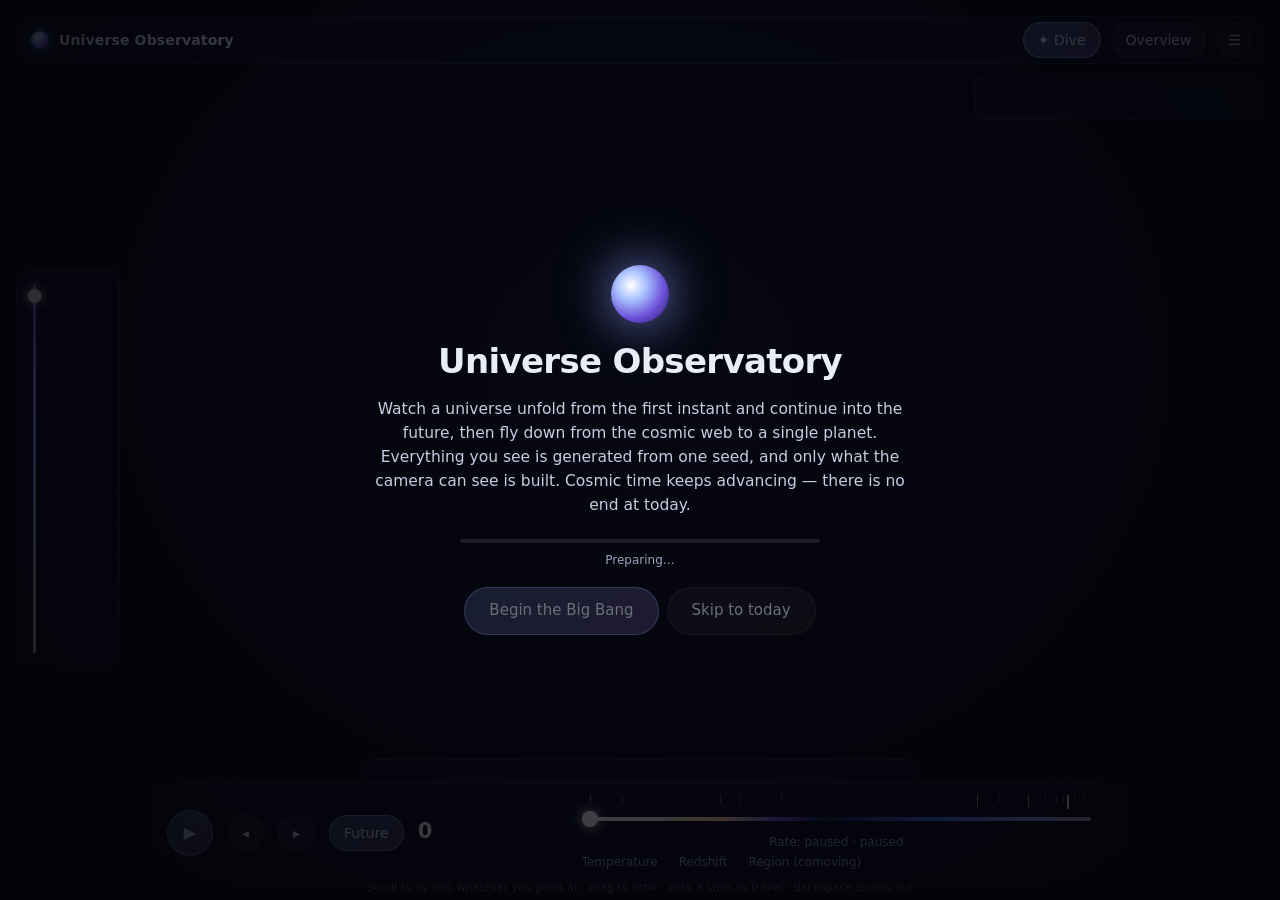
==== src/universe_engine/observatory/static/index.html @ c2830d4c "PASS 1-2: observatory playback & camera repair Replace the 96-second cinematic timeline with an auth" ====
<!doctype html>
<html lang="en">
<head>
<meta charset="utf-8">
<meta name="viewport" content="width=device-width,initial-scale=1,viewport-fit=cover">
<meta name="color-scheme" content="dark">
<title>Universe Observatory</title>
<link rel="stylesheet" href="css/app.css">
</head>
<body>
<canvas id="gl" aria-label="Universe view"></canvas>

<div id="labels" aria-hidden="true"></div>
<div id="tip" class="tip" hidden><b id="tip-name"></b><span id="tip-sub"></span></div>

<header id="top" class="glass">
  <div class="brand"><span class="logo" aria-hidden="true"></span><span>Universe Observatory</span></div>
  <nav id="crumbs" aria-label="Where you are"></nav>
  <div class="spacer"></div>
  <button id="btn-dive" class="pill accent" title="Fly from the cosmic web to a planet (D)">&#10022; Dive</button>
  <button id="btn-home" class="pill" title="Back to the whole universe (H)">Overview</button>
  <button id="btn-menu" class="pill icon" title="Settings" aria-label="Settings">&#9776;</button>
</header>

<aside id="menu" class="glass" hidden>
  <h4>Universe</h4>
  <label>Seed <span class="hint">every seed is a different universe</span></label>
  <div class="row"><input id="seed" type="number" min="0" step="1" value="1"><button id="btn-new" class="pill">Generate</button><button id="btn-rand" class="pill icon" title="Random seed">&#9858;</button></div>
  <label>Quality</label>
  <div class="seg" id="quality"><button data-q="low">Light</button><button data-q="medium" class="on">Balanced</button><button data-q="high">High</button><button data-q="ultra">Ultra</button></div>
  <h4>Display</h4>
  <label class="chk"><input type="checkbox" id="opt-labels" checked> Object labels</label>
  <label class="chk"><input type="checkbox" id="opt-orbits" checked> Orbit paths</label>
  <label class="chk"><input type="checkbox" id="opt-motion" checked> Local motion (orbits, spin, arms)</label>
  <h4>About this model</h4>
  <p class="fine">Cosmic expansion and linear growth use the engine's flat &Lambda;CDM background. The web is a truncated Zel'dovich approximation, not an N-body run. Galaxies, stars and planets are procedurally generated from the seed. Early-universe visuals are schematic, with contrast exaggerated — they do not represent solved Planck-era physics. The timeline extends into the future beyond today.</p>
  <p class="fine">Scientific fidelity: SIMULATED (FLRW background), DERIVED (Zel'dovich structure, Keplerian orbits), ILLUSTRATIVE (galaxies, stars, planets, black holes). <a href="/research-lab" style="color:var(--accent, #58a6ff)">Open Research Laboratory &rarr;</a> — run evolution experiments, track populations, lineage and extinction.</p>
  <h4>Model horizon</h4>
  <p class="fine" id="horizon-info" style="font-size:0.75em;opacity:0.8">Validated scale-factor horizon: a=<span id="horizon-val">80</span> (t ≈ <span id="horizon-t">100</span> Gyr)</p>
  <div class="row"><input id="horizon-a" type="number" value="400" step="1" style="width:6em"><button id="btn-extend-horizon" class="pill">Extend horizon</button><button id="btn-reset-horizon" class="pill icon" title="Reset to default horizon">&#8634;</button></div>
  <p class="fine" style="font-size:0.7em;opacity:0.6">Extending the horizon continues the validated FLRW background to a later finite horizon. It does not promise infinite runtime.</p>
  <h4>View mode</h4>
  <div class="seg" id="view-mode"><button data-m="illustrative" class="on">Illustrative (procedural)</button><button data-m="scientific">Scientific Simulation (PM3D)</button></div>
  <h4>Scientific Simulation</h4>
  <div class="row"><input id="pm3d-seed" type="number" value="42"><button id="btn-pm3d-create" class="pill">Create PM3D sim</button><button id="btn-pm3d-step" class="pill">Advance a→2.0</button></div>
  <div class="row"><button id="btn-pm3d-play" class="pill">Play</button><button id="btn-pm3d-pause" class="pill">Pause</button><button id="btn-pm3d-checkpoint" class="pill">Checkpoint</button><button id="btn-pm3d-restore" class="pill">Restore</button></div>
  <div class="row"><label>Speed <input id="pm3d-speed" type="number" value="1" step="0.1" min="0.1" style="width:4em"></label><label>Amax <input id="pm3d-amax" type="number" value="10" step="1" style="width:4em"></label></div>
  <p class="fine" id="pm3d-status" style="font-size:0.75em;opacity:0.7">No simulation loaded.</p>
  <p class="fine" id="pm3d-stats" style="font-size:0.7em;opacity:0.9">a=– z=– t=– ρ_rms=–</p>
</aside>

<aside id="info" class="glass">
  <div class="kicker" id="info-kind"></div>
  <h2 id="info-name"></h2>
  <dl id="info-rows"></dl>
  <p id="info-text" class="fine"></p>
</aside>

<div id="ruler" class="glass" aria-label="Scale"><div class="track"><div class="fill"></div><div id="ruler-mark"><span id="ruler-val"></span></div></div><ul id="ruler-ticks"></ul></div>

<footer id="dock" class="glass">
  <button id="btn-play" class="play" title="Play / pause (Space)" aria-label="Play">&#9654;</button>
    <button id="btn-step-back" class="pill" title="Step backward (,)" aria-label="Step backward">&#9666;</button>
    <button id="btn-step-fwd" class="pill" title="Step forward (.)" aria-label="Step forward">&#9656;</button>
    <button id="btn-future" class="pill accent" title="Jump to far future (J)">Future</button>
  <div class="clock">
    <div id="t-main">0</div>
    <div class="sub"><span id="t-epoch"></span></div>
  </div>
  <div class="tl">
    <div class="ticks" id="tl-ticks"></div>
    <input id="tl" type="range" min="0" max="1000" value="0" step="1" aria-label="Cosmic time">
    <div id="tl-rate" class="fine" style="text-align:center;margin-top:4px">Rate: paused · paused</div>
    <div class="stats"><span>Temperature <b id="t-temp"></b></span><span>Redshift <b id="t-z"></b></span><span>Region (comoving) <b id="t-size"></b></span></div>
  </div>
  <div id="horizon-notice" class="fine notice" hidden>Reached current model horizon — extend to continue</div>
  <div class="seg small" id="speed"></div>
</footer>
<div id="epoch-card" class="glass"><b id="ep-name"></b><p id="ep-text"></p></div>
<div id="hint">Scroll to fly into whatever you point at &middot; drag to orbit &middot; click a label to travel &middot; Backspace zooms out</div>

<div id="intro">
  <div class="intro-card">
    <div class="logo big" aria-hidden="true"></div>
    <h1>Universe Observatory</h1>
    <p class="lead">Watch a universe unfold from the first instant and continue into the future, then fly down from the cosmic web to a single planet. Everything you see is generated from one seed, and only what the camera can see is built. Cosmic time keeps advancing — there is no end at today.</p>
    <div class="progress"><div id="prog-bar"></div></div>
    <div id="prog-label" class="fine">Preparing&hellip;</div>
    <div class="row center">
      <button id="btn-begin" class="pill accent big" disabled>Begin the Big Bang</button>
      <button id="btn-skip" class="pill big" disabled>Skip to today</button>
    </div>
    <p id="intro-err" class="err" hidden></p>
  </div>
</div>

<script src="js/util.js"></script>
<script src="js/cosmo.js"></script>
<script src="js/camera.js"></script>
<script src="js/webgen.js"></script>
<script src="js/gl.js"></script>
<script src="js/shaders.js"></script>
<script src="js/shaders_gal.js"></script>
<script src="js/shaders_body.js"></script>
<script src="js/layers.js"></script>
<script src="js/layers2.js"></script>
<script src="js/catalog.js"></script>
<script src="js/app.js"></script>
<script src="js/ui.js"></script>
<script src="js/main.js"></script>
</body>
</html>
---- src/universe_engine/observatory/static/css/app.css ----
:root{
  --bg:#03040a; --ink:#e9edf7; --mut:#9aa4bd; --faint:#6a7390; --line:rgba(255,255,255,.09);
  --glass:rgba(11,13,22,.58); --glass2:rgba(20,24,38,.72);
  --acc:#8fb0ff; --acc2:#b99bff; --warm:#ffbf80; --err:#ff8a8a;
  --r:14px; --pad:16px;
  --font: Inter, ui-sans-serif, system-ui, -apple-system, "Segoe UI", Roboto, "Helvetica Neue", Arial, sans-serif;
  --mono: ui-monospace, "SF Mono", Menlo, Consolas, monospace;
}
*{box-sizing:border-box}
html,body{margin:0;height:100%;background:var(--bg);color:var(--ink);font:14px/1.45 var(--font);overflow:hidden;-webkit-font-smoothing:antialiased}
canvas#gl{position:fixed;inset:0;width:100%;height:100%;display:block;touch-action:none;cursor:grab;background:#000}
canvas#gl.dragging{cursor:grabbing}
canvas#gl.pointing{cursor:pointer}
button,input,select{font:inherit;color:inherit}
[hidden]{display:none!important}

.glass{background:var(--glass);backdrop-filter:blur(16px) saturate(1.3);-webkit-backdrop-filter:blur(16px) saturate(1.3);border:1px solid var(--line);border-radius:var(--r);box-shadow:0 10px 40px rgba(0,0,0,.35)}
.fine{color:var(--mut);font-size:12px;line-height:1.5;margin:8px 0 0}
.err{color:var(--err)}
.spacer{flex:1}

/* ---- top bar ---- */
#top{position:fixed;left:var(--pad);right:var(--pad);top:var(--pad);display:flex;align-items:center;gap:10px;padding:8px 10px 8px 14px;height:48px;z-index:5}
.brand{display:flex;align-items:center;gap:10px;font-weight:600;letter-spacing:.01em;white-space:nowrap}
.logo{width:18px;height:18px;border-radius:50%;background:radial-gradient(circle at 35% 35%,#fff 0,#a9c1ff 28%,#6c4fd8 62%,#1a1650 100%);box-shadow:0 0 14px rgba(140,160,255,.7)}
.logo.big{width:58px;height:58px;margin:0 auto 14px;box-shadow:0 0 50px rgba(140,160,255,.8)}
#crumbs{display:flex;align-items:center;gap:2px;margin-left:14px;overflow:hidden;white-space:nowrap;min-width:0}
#crumbs button{background:none;border:0;color:var(--mut);padding:5px 8px;border-radius:8px;cursor:pointer;max-width:200px;overflow:hidden;text-overflow:ellipsis}
#crumbs button:hover{background:rgba(255,255,255,.07);color:var(--ink)}
#crumbs button.cur{color:var(--ink);font-weight:600;cursor:default}
#crumbs i{color:var(--faint);font-style:normal;padding:0 1px}
.pill{background:rgba(255,255,255,.07);border:1px solid var(--line);border-radius:999px;padding:7px 14px;cursor:pointer;white-space:nowrap;transition:background .15s,transform .1s,border-color .15s}
.pill:hover{background:rgba(255,255,255,.13)}
.pill:active{transform:scale(.97)}
.pill:disabled{opacity:.45;cursor:default}
.pill.icon{padding:7px 11px}
.pill.accent{background:linear-gradient(135deg,rgba(143,176,255,.32),rgba(185,155,255,.32));border-color:rgba(160,180,255,.55)}
.pill.accent:hover{background:linear-gradient(135deg,rgba(143,176,255,.5),rgba(185,155,255,.5))}
.pill.big{padding:12px 24px;font-size:15px}

/* ---- menu ---- */
#menu{position:fixed;right:var(--pad);top:74px;width:320px;padding:14px 16px 16px;z-index:6;max-height:calc(100% - 200px);overflow:auto}
#menu h4{margin:14px 0 6px;font-size:11px;letter-spacing:.12em;text-transform:uppercase;color:var(--faint);font-weight:600}
#menu h4:first-child{margin-top:0}
#menu label{display:block;color:var(--mut);font-size:12.5px;margin:8px 0 4px}
#menu label .hint{color:var(--faint);margin-left:6px}
#menu label.chk{display:flex;align-items:center;gap:8px;color:var(--ink);margin:6px 0;cursor:pointer}
.row{display:flex;gap:8px;align-items:center}
.row.center{justify-content:center;margin-top:18px}
input[type=number]{flex:1;min-width:0;background:rgba(0,0,0,.35);border:1px solid var(--line);border-radius:10px;padding:7px 10px;outline:none}
input[type=number]:focus{border-color:var(--acc)}
input[type=checkbox]{accent-color:var(--acc);width:15px;height:15px}
.seg{display:flex;background:rgba(0,0,0,.3);border:1px solid var(--line);border-radius:999px;padding:3px;gap:2px}
.seg button{flex:1;background:none;border:0;border-radius:999px;padding:6px 10px;cursor:pointer;color:var(--mut);white-space:nowrap}
.seg button.on{background:rgba(143,176,255,.25);color:var(--ink)}
.seg.small button{padding:5px 9px;font-size:12.5px;font-family:var(--mono)}

/* ---- info card ---- */
#info{position:fixed;right:var(--pad);top:74px;width:290px;padding:14px 16px;z-index:4;transition:opacity .25s,transform .25s}
body.cinema #info, #menu:not([hidden]) ~ #info{opacity:0;pointer-events:none;transform:translateY(-6px)}
.kicker{font-size:11px;letter-spacing:.14em;text-transform:uppercase;color:var(--acc)}
#info h2{margin:2px 0 8px;font-size:20px;font-weight:600;line-height:1.2}
dl{margin:0;display:grid;grid-template-columns:auto 1fr;gap:3px 14px;font-size:13px}
dt{color:var(--mut)} dd{margin:0;text-align:right;font-variant-numeric:tabular-nums}

/* ---- ruler ---- */
#ruler{position:fixed;left:var(--pad);top:52%;transform:translateY(-50%);height:min(44vh,400px);width:104px;padding:12px 10px;z-index:3;display:flex;gap:10px}
#ruler .track{position:relative;width:3px;border-radius:3px;background:linear-gradient(to top,#ffd9a8,#9ab6ff 45%,#b99bff 75%,#5a4bb5);opacity:.85;flex:none;margin-left:6px}
#ruler-mark{position:absolute;left:-5px;width:13px;height:13px;border-radius:50%;background:#fff;box-shadow:0 0 12px #fff,0 0 2px #fff;transform:translateY(50%);transition:bottom .12s linear}
#ruler-val{position:absolute;left:-6px;top:-22px;white-space:nowrap;font:600 11px var(--mono);color:#fff;display:none}
#ruler-ticks{list-style:none;margin:0;padding:0;position:relative;flex:1;height:100%;font-size:10.5px;color:var(--faint)}
#ruler-ticks li{position:absolute;left:0;transform:translateY(50%);white-space:nowrap}
#ruler-ticks li::before{content:"";display:inline-block;width:6px;height:1px;background:var(--faint);vertical-align:middle;margin-right:5px}

/* ---- dock ---- */
#dock{position:fixed;left:50%;transform:translateX(-50%);bottom:var(--pad);width:min(980px,calc(100% - 2*var(--pad)));display:flex;align-items:center;gap:14px;padding:12px 16px;z-index:5}
.play{width:46px;height:46px;border-radius:50%;border:1px solid rgba(160,180,255,.55);background:linear-gradient(135deg,rgba(143,176,255,.35),rgba(185,155,255,.35));cursor:pointer;font-size:16px;flex:none;transition:transform .1s,background .15s}
.play:hover{background:linear-gradient(135deg,rgba(143,176,255,.55),rgba(185,155,255,.55))}
.play:active{transform:scale(.94)}
.clock{min-width:150px}
#t-main{font:600 21px/1.1 var(--font);letter-spacing:-.01em;font-variant-numeric:tabular-nums;color:#fff}
.sub{color:var(--warm);font-size:12.5px;margin-top:2px;white-space:nowrap;overflow:hidden;text-overflow:ellipsis;max-width:200px}
.tl{flex:1;min-width:0;position:relative}
.ticks{position:relative;height:14px;margin:0 8px}
.ticks i{position:absolute;top:0;width:1px;height:8px;background:rgba(255,255,255,.28)}
.ticks i.major{height:12px;background:rgba(255,200,140,.8)}
.ticks i.now{background:#fff;height:14px;width:2px}
input[type=range]{-webkit-appearance:none;appearance:none;width:100%;height:20px;background:transparent;margin:0;cursor:pointer;display:block}
input[type=range]::-webkit-slider-runnable-track{height:4px;border-radius:4px;background:linear-gradient(90deg,#fff,#ffd29c 28%,#6b55d6 38%,#14173a 48%,#4a76ff 70%,#d7c2ff)}
input[type=range]::-moz-range-track{height:4px;border-radius:4px;background:linear-gradient(90deg,#fff,#ffd29c 28%,#6b55d6 38%,#14173a 48%,#4a76ff 70%,#d7c2ff)}
input[type=range]::-webkit-slider-thumb{-webkit-appearance:none;width:16px;height:16px;border-radius:50%;background:#fff;margin-top:-6px;box-shadow:0 0 12px rgba(255,255,255,.9)}
input[type=range]::-moz-range-thumb{width:16px;height:16px;border:0;border-radius:50%;background:#fff;box-shadow:0 0 12px rgba(255,255,255,.9)}
.stats{display:flex;gap:18px;font-size:12px;color:var(--mut);margin-top:3px;white-space:nowrap;overflow:hidden}
.stats b{color:var(--ink);font-weight:600;font-variant-numeric:tabular-nums;margin-left:3px}
#tl-rate{color:var(--mut);font-size:12px;margin-top:4px;text-align:center}
.notice{color:var(--warm);font-size:12px;margin-top:6px;text-align:center;background:rgba(255,191,128,.1);border:1px solid rgba(255,191,128,.4);border-radius:10px;padding:6px 10px;display:inline-block}
#epoch-card{position:fixed;left:50%;transform:translateX(-50%);bottom:116px;width:min(560px,calc(100% - 40px));padding:10px 16px;text-align:center;z-index:4;transition:opacity .4s}
#epoch-card b{font-size:15px}
#epoch-card p{margin:3px 0 0;color:var(--mut);font-size:12.5px}
#hint{position:fixed;left:50%;transform:translateX(-50%);bottom:4px;font-size:11px;color:var(--faint);z-index:2;white-space:nowrap;pointer-events:none}

/* ---- hover tip & labels ---- */
.tip{position:fixed;z-index:7;pointer-events:none;background:var(--glass2);border:1px solid var(--line);border-radius:10px;padding:6px 10px;display:flex;flex-direction:column;font-size:12.5px;transform:translate(14px,14px);backdrop-filter:blur(10px)}
.tip span{color:var(--mut);font-size:11.5px}
#labels{position:fixed;inset:0;pointer-events:none;z-index:3;overflow:hidden}
.lab{position:absolute;transform:translate(10px,-50%);pointer-events:auto;cursor:pointer;font-size:12px;padding:3px 8px 3px 6px;border-radius:999px;background:rgba(8,10,18,.55);border:1px solid var(--line);white-space:nowrap;backdrop-filter:blur(6px);display:flex;gap:6px;align-items:center}
.lab:hover{background:rgba(143,176,255,.3)}
.lab::before{content:"";width:6px;height:6px;border-radius:50%;background:var(--acc)}
.lab.star::before{background:#ffd9a0}.lab.moon::before{background:#c8c8d0}
.lab small{color:var(--faint);font-size:10.5px}

/* ---- intro ---- */
#intro{position:fixed;inset:0;z-index:20;display:flex;align-items:center;justify-content:center;background:radial-gradient(ellipse at 50% 40%,rgba(10,12,30,.55),rgba(2,3,8,.92));transition:opacity .9s ease;padding:20px}
#intro.gone{opacity:0;pointer-events:none}
.intro-card{max-width:560px;text-align:center}
.intro-card h1{margin:0 0 10px;font-size:34px;font-weight:650;letter-spacing:-.02em}
.lead{color:#c5cde2;font-size:15.5px;line-height:1.55;margin:0 0 22px}
.progress{height:4px;background:rgba(255,255,255,.1);border-radius:4px;overflow:hidden;margin:0 auto;max-width:360px}
#prog-bar{height:100%;width:0;background:linear-gradient(90deg,var(--acc),var(--acc2));transition:width .25s}
#prog-label{margin-top:8px;min-height:1.4em}

@media (max-width:820px){
  #ruler{display:none} #hint{display:none} .stats span:nth-child(3){display:none}
  #dock{gap:8px;padding:10px 12px} .clock{min-width:96px} #t-main{font-size:17px} #speed{display:none}
  #info{top:auto;bottom:178px;right:var(--pad);left:var(--pad);width:auto} #epoch-card{display:none}
  #crumbs button{max-width:90px} .brand span:last-child{display:none}
}
@media (prefers-reduced-motion:reduce){*{transition:none!important}}

body.nohud > :not(canvas){display:none!important}
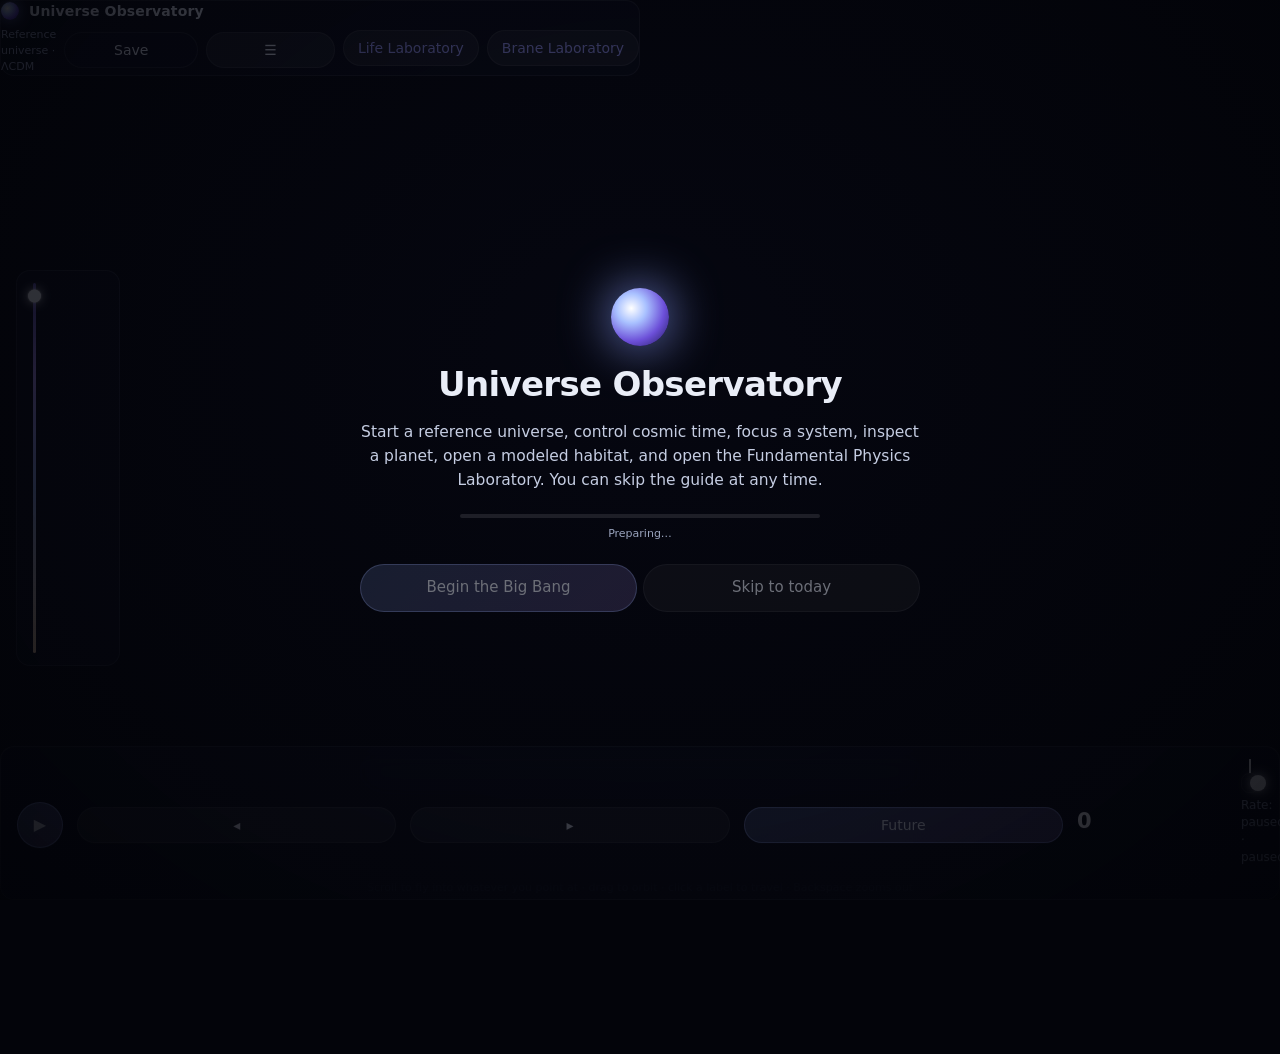
==== commit 3cf36fae: "PASS 2-3-6: cohesive observatory UI, object explorer, habitat inspector" ====
--- a/src/universe_engine/observatory/static/index.html
+++ b/src/universe_engine/observatory/static/index.html
@@ -6,55 +6,113 @@
 <meta name="color-scheme" content="dark">
 <title>Universe Observatory</title>
 <link rel="stylesheet" href="css/app.css">
+<style>
+  #shell { display: grid; grid-template-columns: 300px 1fr 340px; grid-template-rows: auto 1fr auto; gap: 0; height: 100vh; overflow: hidden; }
+  @media (max-width: 1100px) { #shell { grid-template-columns: 260px 1fr 300px; } }
+  @media (max-width: 820px) { #shell { grid-template-columns: 1fr 1fr; grid-template-rows: auto 1fr auto; } #sidebar-right { grid-column: 1 / -1; } }
+  #top { grid-column: 1 / -1; z-index: 10; }
+  #canvas-wrap { grid-row: 2 / 3; grid-column: 1 / -1; position: relative; min-height: 0; }
+  canvas#gl { position: fixed; inset: 0; width: 100%; height: 100%; display: block; touch-action: none; cursor: grab; background: #000 }
+  canvas#gl.dragging { cursor: grabbing }
+  canvas#gl.pointing { cursor: pointer }
+  #sidebar-left { grid-row: 2 / 3; overflow: auto; padding: 10px 12px; font-size: 12.5px; border-right: 1px solid var(--line); background: var(--glass2); }
+  #sidebar-right { grid-row: 2 / 3; overflow: auto; padding: 10px 12px; font-size: 12.5px; border-left: 1px solid var(--line); background: var(--glass2); }
+  .panel { margin-bottom: 12px; }
+  .panel h3 { font-size: 11px; text-transform: uppercase; letter-spacing: 0.08em; color: var(--muted-foreground); margin: 0 0 8px; padding-bottom: 4px; border-bottom: 1px solid var(--line); }
+  .card { background: rgba(20,24,38,.45); border: 1px solid var(--line); border-radius: var(--r); padding: 8px 10px; margin-bottom: 8px; }
+  label { display: block; margin: 5px 0 2px; color: var(--muted-foreground); font-size: 11.5px; }
+  input, select { width: 100%; box-sizing: border-box; padding: 5px 8px; border-radius: 8px; border: 1px solid var(--line); background: rgba(0,0,0,.35); color: var(--ink); }
+  button { width: 100%; box-sizing: border-box; padding: 6px 10px; border-radius: 8px; border: 1px solid var(--line); background: rgba(255,255,255,.07); color: var(--ink); cursor: pointer; font: inherit; margin-top: 4px; }
+  button:hover { background: rgba(255,255,255,.13); }
+  button.accent { background: linear-gradient(135deg,rgba(143,176,255,.32),rgba(185,155,255,.32)); border-color: rgba(160,180,255,.55); }
+  button.secondary { background: var(--glass); border-color: var(--line); }
+  button:disabled { opacity: 0.45; cursor: not-allowed; }
+  .row { display: flex; gap: 6px; margin-top: 6px; }
+  .row > * { flex: 1; width: auto; }
+  .obj { display: flex; align-items: center; gap: 6px; padding: 4px 6px; border-radius: 6px; cursor: pointer; margin: 2px 0; font-size: 12.5px; border: 1px solid transparent; }
+  .obj:hover { background: rgba(255,255,255,.06); border-color: var(--line); }
+  .obj.selected { background: rgba(143,176,255,.2); border-color: var(--acc); }
+  .obj .dot { width: 8px; height: 8px; border-radius: 50%; background: var(--mut); flex: 0 0 8px; }
+  .obj.kind-planet .dot { background: #58a6ff; }
+  .obj.kind-star .dot { background: #ffd9a0; }
+  .obj.kind-galaxy .dot { background: #b99bff; }
+  .obj.kind-universe .dot { background: #fff; }
+  .obj.kind-halo .dot { background: #9aa4bd; }
+  .obj-name { flex: 1; font-weight: 600; white-space: nowrap; overflow: hidden; text-overflow: ellipsis; }
+  .obj-sub { font-size: 10.5px; color: var(--muted-foreground); white-space: nowrap; overflow: hidden; text-overflow: ellipsis; }
+  .obj-actions { display: flex; gap: 4px; }
+  .obj-actions button { width: auto; padding: 2px 6px; font-size: 10.5px; margin: 0; }
+  .search { width: 100%; box-sizing: border-box; padding: 5px 8px; border-radius: 8px; border: 1px solid var(--line); background: rgba(0,0,0,.35); color: var(--ink); margin-bottom: 8px; }
+  .empty { color: var(--muted-foreground); font-size: 11.5px; font-style: italic; padding: 6px 0; }
+  dl { display: grid; grid-template-columns: auto 1fr; gap: 2px 10px; margin: 4px 0 0; font-size: 12.5px; }
+  dt { color: var(--muted-foreground); }
+  dd { margin: 0; font-variant-numeric: tabular-nums; text-align: right; }
+  .badge { display: inline-block; padding: 1px 6px; border-radius: 9px; font-size: 9.5px; margin-right: 4px; border: 1px solid var(--line); color: var(--mut); }
+  .badge.simulated { border-color: var(--success); color: var(--success); }
+  .badge.speculative { border-color: var(--destructive); color: var(--destructive); }
+  .link { color: var(--acc); cursor: pointer; text-decoration: underline; font-size: 11.5px; }
+  .link:hover { color: #8fb0ff; }
+  .fine { color: var(--mut); font-size: 11px; line-height: 1.45; margin-top: 6px; }
+  .notice { color: var(--warm); font-size: 11px; margin-top: 6px; text-align: center; background: rgba(255,191,128,.1); border: 1px solid rgba(255,191,128,.4); border-radius: 10px; padding: 5px 8px; }
+  #explore-list { max-height: 420px; overflow: auto; border: 1px solid var(--line); border-radius: 8px; background: rgba(0,0,0,.25); }
+</style>
 </head>
 <body>
-<canvas id="gl" aria-label="Universe view"></canvas>
+<div id="shell">
+  <header id="top" class="glass">
+    <div class="brand"><span class="logo" aria-hidden="true"></span><span>Universe Observatory</span></div>
+    <nav id="crumbs" aria-label="Where you are"></nav>
+    <div class="spacer"></div>
+    <div id="top-right" style="display:flex;align-items:center;gap:8px">
+      <span id="top-universe" class="fine">Reference universe &middot; <span id="top-model">&Lambda;CDM</span></span>
+      <button id="btn-save" class="pill secondary" title="Save state">Save</button>
+      <button id="btn-settings" class="pill icon" title="Settings" aria-label="Settings">&#9776;</button>
+      <a href="/research-lab" class="pill secondary" style="text-decoration:none">Life Laboratory</a>
+      <a href="/hyperspace" class="pill secondary" style="text-decoration:none">Brane Laboratory</a>
+    </div>
+  </header>
 
-<div id="labels" aria-hidden="true"></div>
-<div id="tip" class="tip" hidden><b id="tip-name"></b><span id="tip-sub"></span></div>
+  <div id="canvas-wrap">
+    <canvas id="gl" aria-label="Universe view"></canvas>
+    <div id="labels" aria-hidden="true"></div>
+    <div id="tip" class="tip" hidden><b id="tip-name"></b><span id="tip-sub"></span></div>
+  </div>
 
-<header id="top" class="glass">
-  <div class="brand"><span class="logo" aria-hidden="true"></span><span>Universe Observatory</span></div>
-  <nav id="crumbs" aria-label="Where you are"></nav>
-  <div class="spacer"></div>
-  <button id="btn-dive" class="pill accent" title="Fly from the cosmic web to a planet (D)">&#10022; Dive</button>
-  <button id="btn-home" class="pill" title="Back to the whole universe (H)">Overview</button>
-  <button id="btn-menu" class="pill icon" title="Settings" aria-label="Settings">&#9776;</button>
-</header>
+  <aside id="sidebar-left">
+    <div class="panel">
+      <h3>Universe Explorer</h3>
+      <input id="obj-search" type="search" class="search" placeholder="Search galaxy, star, planet&hellip;">
+      <div id="explore-list"></div>
+      <div class="fine" id="explore-hint">Select an object to focus it. Use Focus / Follow / Surface to navigate.</div>
+    </div>
+    <div class="panel">
+      <h3>Navigation</h3>
+      <button id="btn-focus" class="pill">Focus selection (F)</button>
+      <button id="btn-follow" class="pill secondary">Follow</button>
+      <button id="btn-surface" class="pill secondary">Surface</button>
+      <button id="btn-orbit" class="pill secondary">Orbit</button>
+      <button id="btn-free" class="pill secondary">Free flight</button>
+      <button id="btn-home" class="pill accent">Overview (H)</button>
+      <button id="btn-back" class="pill secondary">Back</button>
+      <div class="fine">WASD: move (free/surface) &middot; Shift: accelerate &middot; Esc: cancel autopilot</div>
+    </div>
+  </aside>
 
-<aside id="menu" class="glass" hidden>
-  <h4>Universe</h4>
-  <label>Seed <span class="hint">every seed is a different universe</span></label>
-  <div class="row"><input id="seed" type="number" min="0" step="1" value="1"><button id="btn-new" class="pill">Generate</button><button id="btn-rand" class="pill icon" title="Random seed">&#9858;</button></div>
-  <label>Quality</label>
-  <div class="seg" id="quality"><button data-q="low">Light</button><button data-q="medium" class="on">Balanced</button><button data-q="high">High</button><button data-q="ultra">Ultra</button></div>
-  <h4>Display</h4>
-  <label class="chk"><input type="checkbox" id="opt-labels" checked> Object labels</label>
-  <label class="chk"><input type="checkbox" id="opt-orbits" checked> Orbit paths</label>
-  <label class="chk"><input type="checkbox" id="opt-motion" checked> Local motion (orbits, spin, arms)</label>
-  <h4>About this model</h4>
-  <p class="fine">Cosmic expansion and linear growth use the engine's flat &Lambda;CDM background. The web is a truncated Zel'dovich approximation, not an N-body run. Galaxies, stars and planets are procedurally generated from the seed. Early-universe visuals are schematic, with contrast exaggerated — they do not represent solved Planck-era physics. The timeline extends into the future beyond today.</p>
-  <p class="fine">Scientific fidelity: SIMULATED (FLRW background), DERIVED (Zel'dovich structure, Keplerian orbits), ILLUSTRATIVE (galaxies, stars, planets, black holes). <a href="/research-lab" style="color:var(--accent, #58a6ff)">Open Research Laboratory &rarr;</a> — run evolution experiments, track populations, lineage and extinction.</p>
-  <h4>Model horizon</h4>
-  <p class="fine" id="horizon-info" style="font-size:0.75em;opacity:0.8">Validated scale-factor horizon: a=<span id="horizon-val">80</span> (t ≈ <span id="horizon-t">100</span> Gyr)</p>
-  <div class="row"><input id="horizon-a" type="number" value="400" step="1" style="width:6em"><button id="btn-extend-horizon" class="pill">Extend horizon</button><button id="btn-reset-horizon" class="pill icon" title="Reset to default horizon">&#8634;</button></div>
-  <p class="fine" style="font-size:0.7em;opacity:0.6">Extending the horizon continues the validated FLRW background to a later finite horizon. It does not promise infinite runtime.</p>
-  <h4>View mode</h4>
-  <div class="seg" id="view-mode"><button data-m="illustrative" class="on">Illustrative (procedural)</button><button data-m="scientific">Scientific Simulation (PM3D)</button></div>
-  <h4>Scientific Simulation</h4>
-  <div class="row"><input id="pm3d-seed" type="number" value="42"><button id="btn-pm3d-create" class="pill">Create PM3D sim</button><button id="btn-pm3d-step" class="pill">Advance a→2.0</button></div>
-  <div class="row"><button id="btn-pm3d-play" class="pill">Play</button><button id="btn-pm3d-pause" class="pill">Pause</button><button id="btn-pm3d-checkpoint" class="pill">Checkpoint</button><button id="btn-pm3d-restore" class="pill">Restore</button></div>
-  <div class="row"><label>Speed <input id="pm3d-speed" type="number" value="1" step="0.1" min="0.1" style="width:4em"></label><label>Amax <input id="pm3d-amax" type="number" value="10" step="1" style="width:4em"></label></div>
-  <p class="fine" id="pm3d-status" style="font-size:0.75em;opacity:0.7">No simulation loaded.</p>
-  <p class="fine" id="pm3d-stats" style="font-size:0.7em;opacity:0.9">a=– z=– t=– ρ_rms=–</p>
-</aside>
-
-<aside id="info" class="glass">
-  <div class="kicker" id="info-kind"></div>
-  <h2 id="info-name"></h2>
-  <dl id="info-rows"></dl>
-  <p id="info-text" class="fine"></p>
-</aside>
+  <aside id="sidebar-right">
+    <div class="panel" id="inspector-panel">
+      <h3 id="insp-kind">Inspector</h3>
+      <div id="insp-name"></div>
+      <dl id="insp-rows"></dl>
+      <p id="insp-text" class="fine"></p>
+    </div>
+    <div class="panel" id="habitat-panel" style="display:none">
+      <h3>Habitat / Environment</h3>
+      <dl id="hab-rows"></dl>
+      <div id="hab-actions" style="margin-top:8px"></div>
+      <p id="hab-text" class="fine"></p>
+    </div>
+  </aside>
+</div>
 
 <div id="ruler" class="glass" aria-label="Scale"><div class="track"><div class="fill"></div><div id="ruler-mark"><span id="ruler-val"></span></div></div><ul id="ruler-ticks"></ul></div>
 
@@ -83,7 +141,7 @@
   <div class="intro-card">
     <div class="logo big" aria-hidden="true"></div>
     <h1>Universe Observatory</h1>
-    <p class="lead">Watch a universe unfold from the first instant and continue into the future, then fly down from the cosmic web to a single planet. Everything you see is generated from one seed, and only what the camera can see is built. Cosmic time keeps advancing — there is no end at today.</p>
+    <p class="lead">Start a reference universe, control cosmic time, focus a system, inspect a planet, open a modeled habitat, and open the Fundamental Physics Laboratory. You can skip the guide at any time.</p>
     <div class="progress"><div id="prog-bar"></div></div>
     <div id="prog-label" class="fine">Preparing&hellip;</div>
     <div class="row center">
--- a/src/universe_engine/observatory/static/css/app.css
+++ b/src/universe_engine/observatory/static/css/app.css
@@ -14,13 +14,30 @@
 button,input,select{font:inherit;color:inherit}
 [hidden]{display:none!important}
 
+/* ---- canvas wrap ---- */
+#canvas-wrap{grid-row: 2 / 3; grid-column: 1 / -1; position: relative; min-height: 0; overflow: hidden;}
+canvas#gl{position:fixed;inset:0;width:100%;height:100%;display:block;touch-action:none;cursor:grab;background:#000}
+canvas#gl.dragging{cursor:grabbing}
+canvas#gl.pointing{cursor:pointer}
+
+/* ---- sidebars ---- */
+#sidebar-left{grid-row: 2 / 3; overflow: auto; padding: 10px 12px; font-size: 12.5px; border-right: 1px solid var(--line); background: var(--glass2);}
+#sidebar-right{grid-row: 2 / 3; overflow: auto; padding: 10px 12px; font-size: 12.5px; border-left: 1px solid var(--line); background: var(--glass2);}
+
+/* ---- dock ---- */
+#dock{grid-column: 1 / -1; grid-row: 3 / 4; position: sticky; bottom: 0; z-index: 10; width: 100%; display: flex; align-items: center; gap: 14px; padding: 12px 16px;}
+
 .glass{background:var(--glass);backdrop-filter:blur(16px) saturate(1.3);-webkit-backdrop-filter:blur(16px) saturate(1.3);border:1px solid var(--line);border-radius:var(--r);box-shadow:0 10px 40px rgba(0,0,0,.35)}
 .fine{color:var(--mut);font-size:12px;line-height:1.5;margin:8px 0 0}
 .err{color:var(--err)}
 .spacer{flex:1}
 
+/* ---- shell layout (observatory) ---- */
+#shell { display: grid; grid-template-columns: 300px 1fr 340px; grid-template-rows: auto 1fr auto; gap: 0; height: 100vh; overflow: hidden; }
+@media (max-width: 1100px) { #shell { grid-template-columns: 260px 1fr 300px; } }
+@media (max-width: 820px) { #shell { grid-template-columns: 1fr 1fr; grid-template-rows: auto 1fr auto; } #sidebar-right { grid-column: 1 / -1; } }
 /* ---- top bar ---- */
-#top{position:fixed;left:var(--pad);right:var(--pad);top:var(--pad);display:flex;align-items:center;gap:10px;padding:8px 10px 8px 14px;height:48px;z-index:5}
+#top{grid-column: 1 / -1; position: sticky; top: 0; z-index: 10;}
 .brand{display:flex;align-items:center;gap:10px;font-weight:600;letter-spacing:.01em;white-space:nowrap}
 .logo{width:18px;height:18px;border-radius:50%;background:radial-gradient(circle at 35% 35%,#fff 0,#a9c1ff 28%,#6c4fd8 62%,#1a1650 100%);box-shadow:0 0 14px rgba(140,160,255,.7)}
 .logo.big{width:58px;height:58px;margin:0 auto 14px;box-shadow:0 0 50px rgba(140,160,255,.8)}
@@ -73,7 +90,6 @@
 #ruler-ticks li::before{content:"";display:inline-block;width:6px;height:1px;background:var(--faint);vertical-align:middle;margin-right:5px}
 
 /* ---- dock ---- */
-#dock{position:fixed;left:50%;transform:translateX(-50%);bottom:var(--pad);width:min(980px,calc(100% - 2*var(--pad)));display:flex;align-items:center;gap:14px;padding:12px 16px;z-index:5}
 .play{width:46px;height:46px;border-radius:50%;border:1px solid rgba(160,180,255,.55);background:linear-gradient(135deg,rgba(143,176,255,.35),rgba(185,155,255,.35));cursor:pointer;font-size:16px;flex:none;transition:transform .1s,background .15s}
 .play:hover{background:linear-gradient(135deg,rgba(143,176,255,.55),rgba(185,155,255,.55))}
 .play:active{transform:scale(.94)}
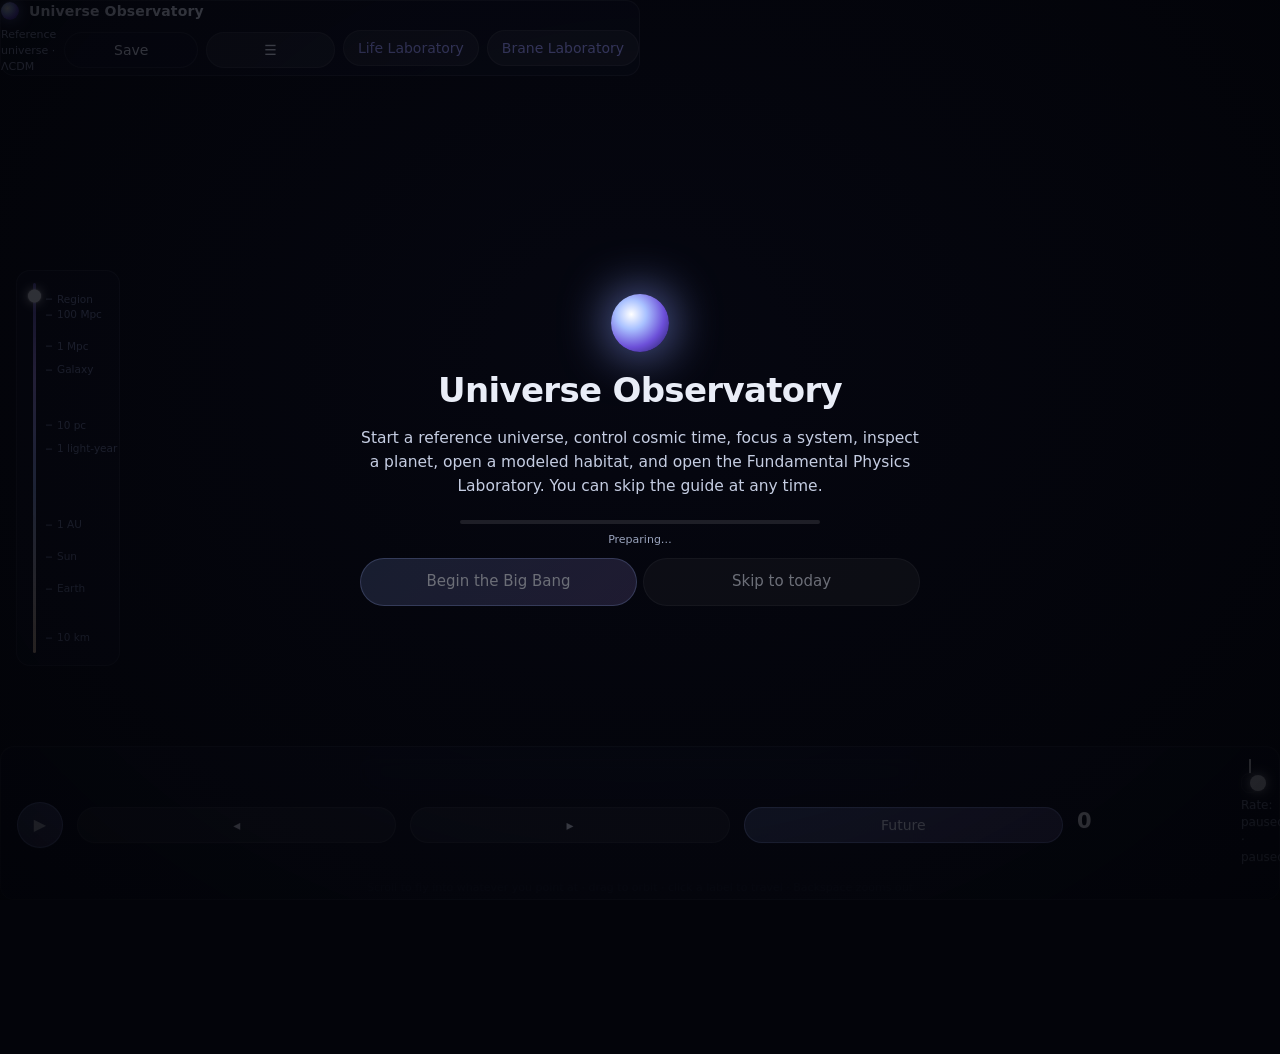
==== commit 0c39c1b0: "Stage 1 Bug H: observatory no longer hangs on Preparing... Root cause: U.bindUI() called addEventLis" ====
--- a/src/universe_engine/observatory/static/index.html
+++ b/src/universe_engine/observatory/static/index.html
@@ -54,6 +54,11 @@
   .link:hover { color: #8fb0ff; }
   .fine { color: var(--mut); font-size: 11px; line-height: 1.45; margin-top: 6px; }
   .notice { color: var(--warm); font-size: 11px; margin-top: 6px; text-align: center; background: rgba(255,191,128,.1); border: 1px solid rgba(255,191,128,.4); border-radius: 10px; padding: 5px 8px; }
+  .loader-steps { display: flex; flex-direction: column; gap: 4px; font-size: 11px; color: var(--muted-foreground); }
+  .loader-step { display: flex; align-items: center; gap: 6px; opacity: 0.5; }
+  .loader-step.done { opacity: 1; color: var(--ink); }
+  .loader-step.done .loader-dot { background: var(--success); box-shadow: 0 0 0 2px rgba(34,197,94,.2); }
+  .loader-dot { width: 8px; height: 8px; border-radius: 50%; background: var(--mut); flex: 0 0 8px; border: 1px solid var(--line); }
   #explore-list { max-height: 420px; overflow: auto; border: 1px solid var(--line); border-radius: 8px; background: rgba(0,0,0,.25); }
 </style>
 </head>
@@ -144,7 +149,18 @@
     <p class="lead">Start a reference universe, control cosmic time, focus a system, inspect a planet, open a modeled habitat, and open the Fundamental Physics Laboratory. You can skip the guide at any time.</p>
     <div class="progress"><div id="prog-bar"></div></div>
     <div id="prog-label" class="fine">Preparing&hellip;</div>
-    <div class="row center">
+    <div id="loader-steps" class="loader-steps" style="display:none;margin-top:8px">
+      <div class="loader-step" id="step-server"><span class="loader-dot"></span><span>Server reachable</span></div>
+      <div class="loader-step" id="step-universe"><span class="loader-dot"></span><span>Universe created</span></div>
+      <div class="loader-step" id="step-state"><span class="loader-dot"></span><span>First state received</span></div>
+      <div class="loader-step" id="step-renderer"><span class="loader-dot"></span><span>Renderer initialized</span></div>
+    </div>
+    <div class="row center" id="loader-actions" style="display:none;margin-top:8px">
+      <button id="btn-loader-retry" class="pill secondary">Retry</button>
+      <button id="btn-loader-copy" class="pill secondary">Copy diagnostics</button>
+      <button id="btn-loader-continue" class="pill big">Continue without guide</button>
+    </div>
+    <div class="row center" style="margin-top:6px">
       <button id="btn-begin" class="pill accent big" disabled>Begin the Big Bang</button>
       <button id="btn-skip" class="pill big" disabled>Skip to today</button>
     </div>
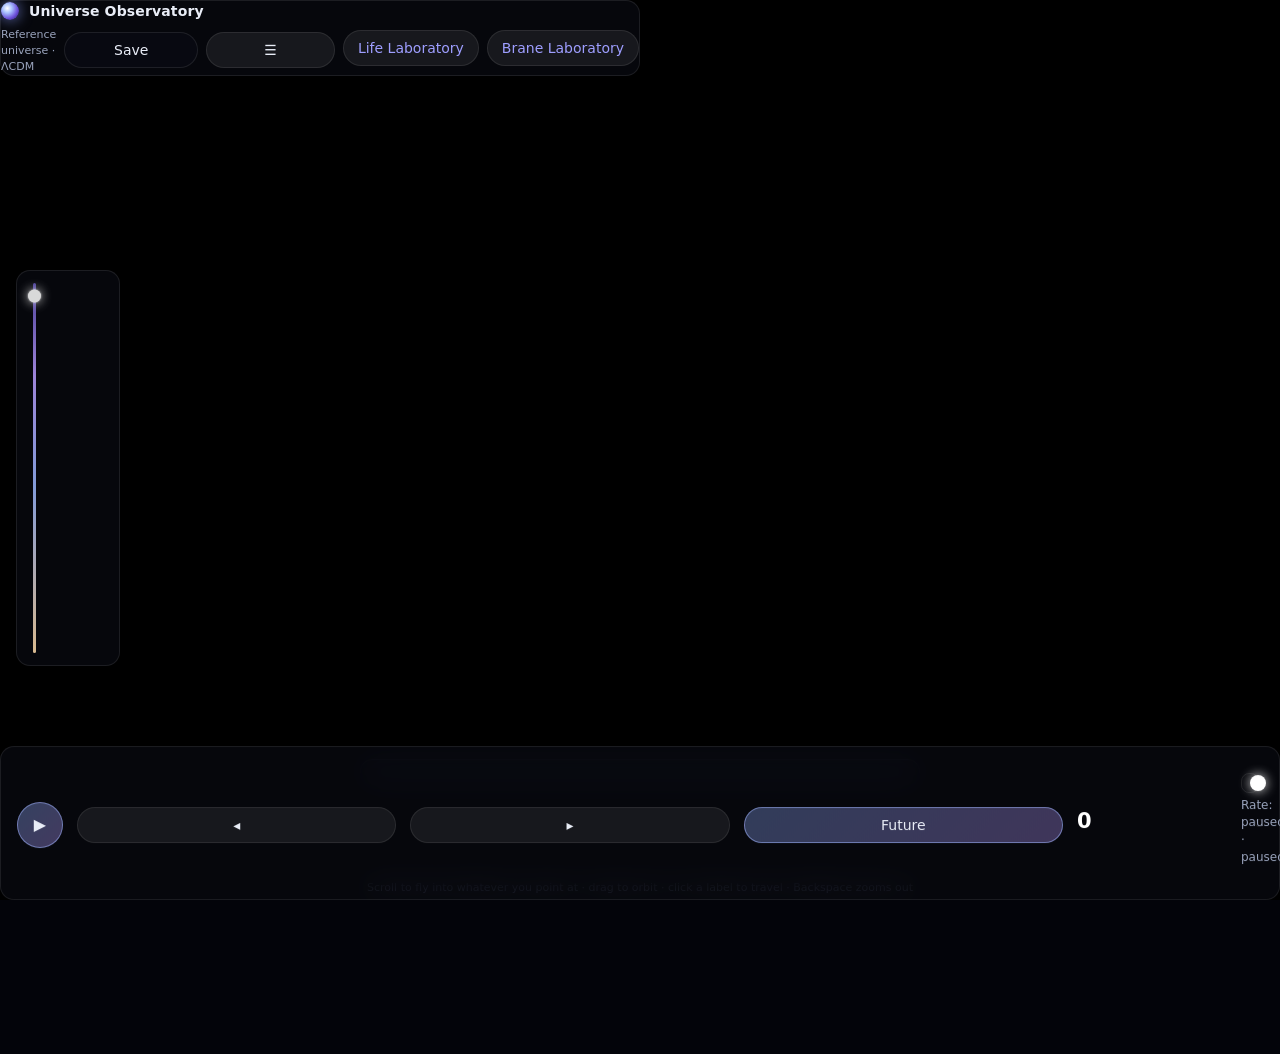
==== commit be2348e9: "Integrate Stage 1 viewer emergency fixes into living-world baseline Reconcile the stage/1-viewer-eme" ====
--- a/src/universe_engine/observatory/static/index.html
+++ b/src/universe_engine/observatory/static/index.html
@@ -54,11 +54,6 @@
   .link:hover { color: #8fb0ff; }
   .fine { color: var(--mut); font-size: 11px; line-height: 1.45; margin-top: 6px; }
   .notice { color: var(--warm); font-size: 11px; margin-top: 6px; text-align: center; background: rgba(255,191,128,.1); border: 1px solid rgba(255,191,128,.4); border-radius: 10px; padding: 5px 8px; }
-  .loader-steps { display: flex; flex-direction: column; gap: 4px; font-size: 11px; color: var(--muted-foreground); }
-  .loader-step { display: flex; align-items: center; gap: 6px; opacity: 0.5; }
-  .loader-step.done { opacity: 1; color: var(--ink); }
-  .loader-step.done .loader-dot { background: var(--success); box-shadow: 0 0 0 2px rgba(34,197,94,.2); }
-  .loader-dot { width: 8px; height: 8px; border-radius: 50%; background: var(--mut); flex: 0 0 8px; border: 1px solid var(--line); }
   #explore-list { max-height: 420px; overflow: auto; border: 1px solid var(--line); border-radius: 8px; background: rgba(0,0,0,.25); }
 </style>
 </head>
@@ -101,6 +96,19 @@
       <button id="btn-back" class="pill secondary">Back</button>
       <div class="fine">WASD: move (free/surface) &middot; Shift: accelerate &middot; Esc: cancel autopilot</div>
     </div>
+
+    <div class="panel">
+      <h3>Living World &middot; Organisms</h3>
+      <div class="fine" style="margin-bottom:6px">Persistent organisms living in modeled habitats. Select one to open the Mind Inspector.</div>
+      <div id="org-list" style="max-height:260px;overflow:auto;border:1px solid var(--line);border-radius:8px;background:rgba(0,0,0,.25);margin-bottom:6px"></div>
+      <div class="row">
+        <button id="btn-org-refresh" class="pill secondary">Refresh</button>
+        <button id="btn-org-saves" class="pill secondary">Saved</button>
+        <button id="btn-org-create" class="pill accent">Create organism</button>
+      </div>
+      <div id="org-save-list" style="display:none;margin-top:6px;font-size:11px"></div>
+      <div class="fine" id="org-hint" style="margin-top:4px">Create an organism from the API or select a saved one.</div>
+    </div>
   </aside>
 
   <aside id="sidebar-right">
@@ -115,6 +123,15 @@
       <dl id="hab-rows"></dl>
       <div id="hab-actions" style="margin-top:8px"></div>
       <p id="hab-text" class="fine"></p>
+    </div>
+    <div class="panel" id="mind-inspector-panel" style="display:none">
+      <h3>Mind Inspector <span id="mind-oid" class="badge"></span></h3>
+      <div id="mind-status" class="fine"></div>
+      <dl id="mind-rows"></dl>
+      <div id="mind-memory" style="margin-top:8px"></div>
+      <div id="mind-actions" style="margin-top:8px"></div>
+      <div id="mind-controls" style="margin-top:8px"></div>
+      <p id="mind-text" class="fine"></p>
     </div>
   </aside>
 </div>
@@ -149,22 +166,34 @@
     <p class="lead">Start a reference universe, control cosmic time, focus a system, inspect a planet, open a modeled habitat, and open the Fundamental Physics Laboratory. You can skip the guide at any time.</p>
     <div class="progress"><div id="prog-bar"></div></div>
     <div id="prog-label" class="fine">Preparing&hellip;</div>
-    <div id="loader-steps" class="loader-steps" style="display:none;margin-top:8px">
-      <div class="loader-step" id="step-server"><span class="loader-dot"></span><span>Server reachable</span></div>
-      <div class="loader-step" id="step-universe"><span class="loader-dot"></span><span>Universe created</span></div>
-      <div class="loader-step" id="step-state"><span class="loader-dot"></span><span>First state received</span></div>
-      <div class="loader-step" id="step-renderer"><span class="loader-dot"></span><span>Renderer initialized</span></div>
-    </div>
-    <div class="row center" id="loader-actions" style="display:none;margin-top:8px">
-      <button id="btn-loader-retry" class="pill secondary">Retry</button>
-      <button id="btn-loader-copy" class="pill secondary">Copy diagnostics</button>
-      <button id="btn-loader-continue" class="pill big">Continue without guide</button>
-    </div>
-    <div class="row center" style="margin-top:6px">
+    <div class="row center">
       <button id="btn-begin" class="pill accent big" disabled>Begin the Big Bang</button>
       <button id="btn-skip" class="pill big" disabled>Skip to today</button>
     </div>
     <p id="intro-err" class="err" hidden></p>
+  </div>
+</div>
+
+<!-- Staged loader overlay (Bug H fix): shows readiness steps and, on failure,
+     offers Retry / Copy error / Continue without guide so the viewer never
+     dead-locks on "Preparing…". Controlled from main.js via U.loader.* -->
+<div id="loader-overlay" class="glass intro-card" hidden>
+  <div class="logo big" aria-hidden="true"></div>
+  <h1>Universe Observatory</h1>
+  <p class="lead">Loading the observatory…</p>
+  <div id="loader-steps">
+    <div class="step" id="loader-step-1"><span class="n">1</span><span class="t">Server reachable</span></div>
+    <div class="step" id="loader-step-2"><span class="n">2</span><span class="t">WebGL2 context</span></div>
+    <div class="step" id="loader-step-3"><span class="n">3</span><span class="t">World generated</span></div>
+    <div class="step" id="loader-step-4"><span class="n">4</span><span class="t">UI bound</span></div>
+    <div class="step" id="loader-step-5"><span class="n">5</span><span class="t">Ready</span></div>
+  </div>
+  <div id="loader-prog-label" class="fine">Starting…</div>
+  <div id="loader-fail" class="err" hidden></div>
+  <div class="row center" id="loader-actions" hidden>
+    <button id="btn-loader-retry" class="pill big">Retry</button>
+    <button id="btn-loader-copy" class="pill big">Copy error</button>
+    <button id="btn-loader-continue" class="pill accent big">Continue without guide</button>
   </div>
 </div>
 
@@ -181,6 +210,7 @@
 <script src="js/catalog.js"></script>
 <script src="js/app.js"></script>
 <script src="js/ui.js"></script>
+<script src="js/mind-inspector.js"></script>
 <script src="js/main.js"></script>
 </body>
 </html>
--- a/src/universe_engine/observatory/static/css/app.css
+++ b/src/universe_engine/observatory/static/css/app.css
@@ -135,6 +135,18 @@
 #prog-bar{height:100%;width:0;background:linear-gradient(90deg,var(--acc),var(--acc2));transition:width .25s}
 #prog-label{margin-top:8px;min-height:1.4em}
 
+/* ---- staged loader overlay (Bug H fix) ---- */
+#loader-overlay{position:fixed;inset:0;z-index:20;display:flex;align-items:center;justify-content:center;background:radial-gradient(ellipse at 50% 40%,rgba(10,12,30,.55),rgba(2,3,8,.92));transition:opacity .9s ease;padding:20px}
+#loader-overlay .intro-card{max-width:560px;text-align:center}
+#loader-steps{display:flex;flex-wrap:wrap;justify-content:center;gap:10px;margin:14px 0 10px}
+.step{display:flex;align-items:center;gap:7px;background:rgba(255,255,255,.06);border:1px solid var(--line);border-radius:10px;padding:6px 10px;color:var(--mut);font-size:12.5px;min-width:150px}
+.step .n{width:18px;height:18px;border-radius:50%;background:rgba(143,176,255,.2);color:#fff;font-size:11.5px;display:grid;place-items:center;font-weight:700}
+.step.done{color:var(--acc);border-color:rgba(143,176,255,.5)}
+.step.done .n{background:var(--acc);color:#03040a}
+#loader-prog-label{margin-top:8px;min-height:1.4em}
+#loader-actions{margin-top:14px}
+#loader-actions button{margin:0 6px}
+
 @media (max-width:820px){
   #ruler{display:none} #hint{display:none} .stats span:nth-child(3){display:none}
   #dock{gap:8px;padding:10px 12px} .clock{min-width:96px} #t-main{font-size:17px} #speed{display:none}
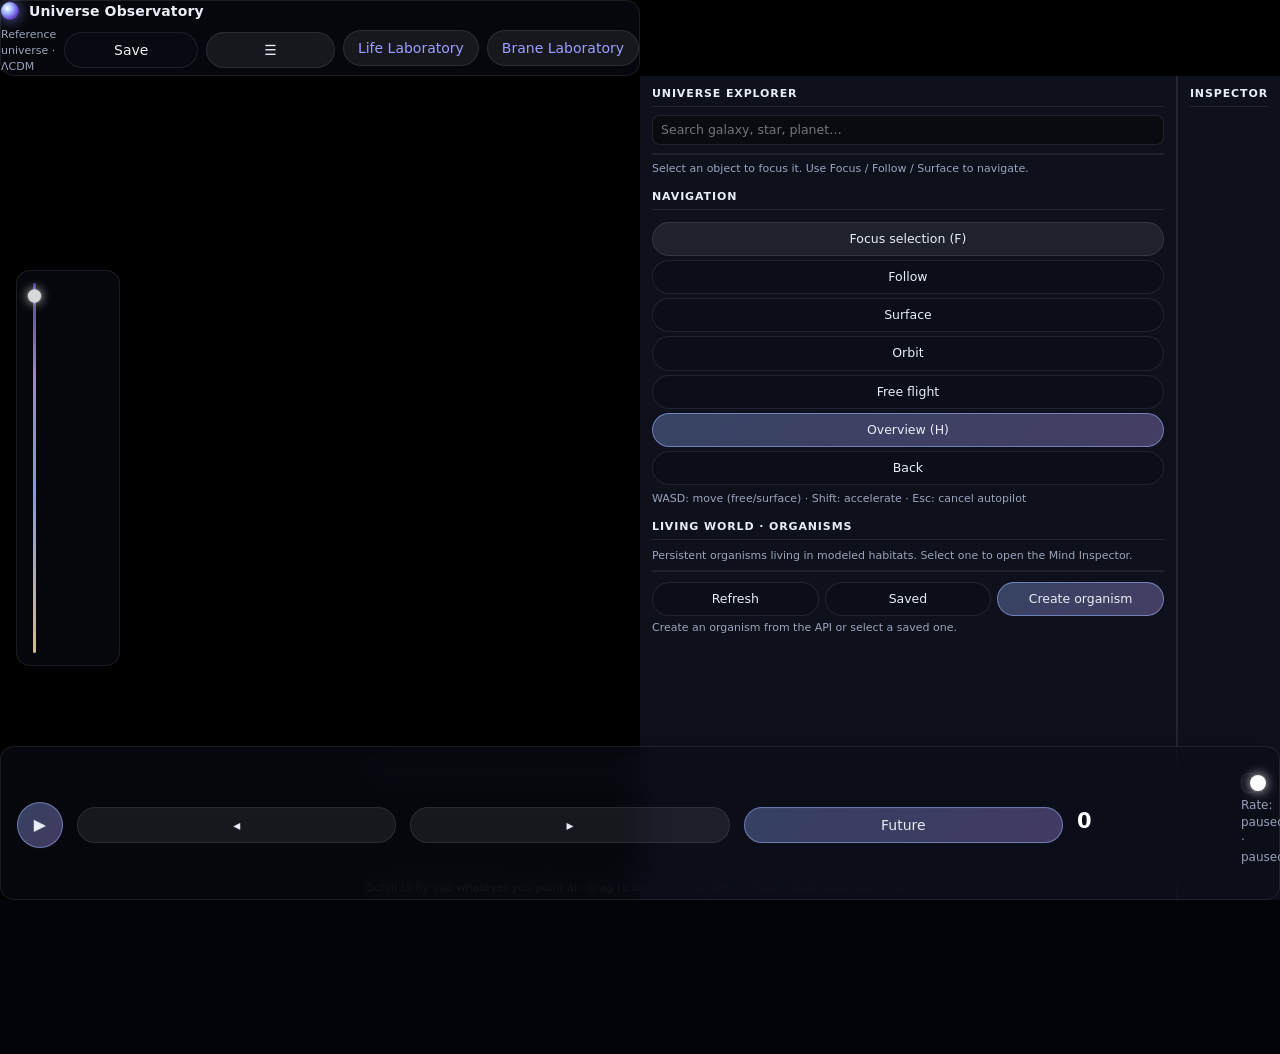
==== commit 17326c1e: "observatory: Begin Simulation replaces Skip to Today; fix canvas click interception - Remove 'Skip t" ====
--- a/src/universe_engine/observatory/static/index.html
+++ b/src/universe_engine/observatory/static/index.html
@@ -163,12 +163,11 @@
   <div class="intro-card">
     <div class="logo big" aria-hidden="true"></div>
     <h1>Universe Observatory</h1>
-    <p class="lead">Start a reference universe, control cosmic time, focus a system, inspect a planet, open a modeled habitat, and open the Fundamental Physics Laboratory. You can skip the guide at any time.</p>
+    <p class="lead">Begin Simulation starts the universe at its earliest modeled state. Advance cosmic time, watch structures emerge, focus a system, inspect a planet, open a modeled habitat, and open the Fundamental Physics Laboratory.</p>
     <div class="progress"><div id="prog-bar"></div></div>
     <div id="prog-label" class="fine">Preparing&hellip;</div>
     <div class="row center">
-      <button id="btn-begin" class="pill accent big" disabled>Begin the Big Bang</button>
-      <button id="btn-skip" class="pill big" disabled>Skip to today</button>
+      <button id="btn-begin" class="pill accent big" disabled>Begin Simulation</button>
     </div>
     <p id="intro-err" class="err" hidden></p>
   </div>
--- a/src/universe_engine/observatory/static/css/app.css
+++ b/src/universe_engine/observatory/static/css/app.css
@@ -15,14 +15,14 @@
 [hidden]{display:none!important}
 
 /* ---- canvas wrap ---- */
-#canvas-wrap{grid-row: 2 / 3; grid-column: 1 / -1; position: relative; min-height: 0; overflow: hidden;}
-canvas#gl{position:fixed;inset:0;width:100%;height:100%;display:block;touch-action:none;cursor:grab;background:#000}
+#canvas-wrap{grid-row: 2 / 3; grid-column: 1 / -1; position: relative; min-height: 0;}
+canvas#gl{position:fixed;inset:0;width:100%;height:100%;display:block;touch-action:none;cursor:grab;background:#000;z-index:1}
 canvas#gl.dragging{cursor:grabbing}
 canvas#gl.pointing{cursor:pointer}
 
 /* ---- sidebars ---- */
-#sidebar-left{grid-row: 2 / 3; overflow: auto; padding: 10px 12px; font-size: 12.5px; border-right: 1px solid var(--line); background: var(--glass2);}
-#sidebar-right{grid-row: 2 / 3; overflow: auto; padding: 10px 12px; font-size: 12.5px; border-left: 1px solid var(--line); background: var(--glass2);}
+#sidebar-left{grid-row: 2 / 3; overflow: auto; padding: 10px 12px; font-size: 12.5px; border-right: 1px solid var(--line); background: var(--glass2); position: relative; z-index: 10;}
+#sidebar-right{grid-row: 2 / 3; overflow: auto; padding: 10px 12px; font-size: 12.5px; border-left: 1px solid var(--line); background: var(--glass2); position: relative; z-index: 10;}
 
 /* ---- dock ---- */
 #dock{grid-column: 1 / -1; grid-row: 3 / 4; position: sticky; bottom: 0; z-index: 10; width: 100%; display: flex; align-items: center; gap: 14px; padding: 12px 16px;}
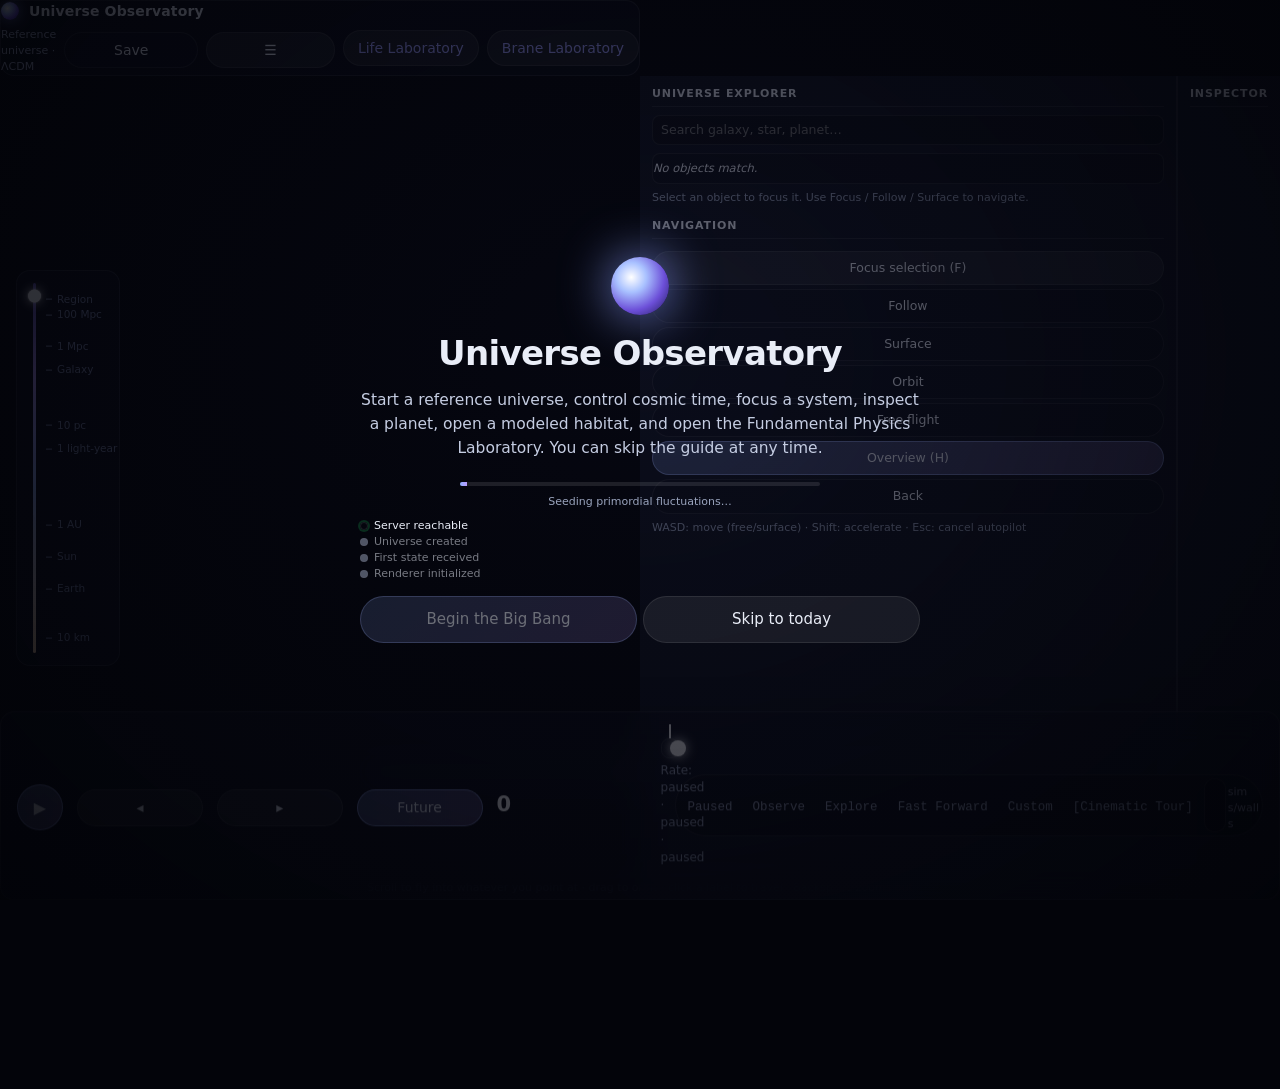
==== commit c884bdf9: "Fix Bug H: observatory no longer hangs on Preparing... Root cause: U.bindUI() called addEventListene" ====
--- a/src/universe_engine/observatory/static/index.html
+++ b/src/universe_engine/observatory/static/index.html
@@ -54,6 +54,11 @@
   .link:hover { color: #8fb0ff; }
   .fine { color: var(--mut); font-size: 11px; line-height: 1.45; margin-top: 6px; }
   .notice { color: var(--warm); font-size: 11px; margin-top: 6px; text-align: center; background: rgba(255,191,128,.1); border: 1px solid rgba(255,191,128,.4); border-radius: 10px; padding: 5px 8px; }
+  .loader-steps { display: flex; flex-direction: column; gap: 4px; font-size: 11px; color: var(--muted-foreground); }
+  .loader-step { display: flex; align-items: center; gap: 6px; opacity: 0.5; }
+  .loader-step.done { opacity: 1; color: var(--ink); }
+  .loader-step.done .loader-dot { background: var(--success); box-shadow: 0 0 0 2px rgba(34,197,94,.2); }
+  .loader-dot { width: 8px; height: 8px; border-radius: 50%; background: var(--mut); flex: 0 0 8px; border: 1px solid var(--line); }
   #explore-list { max-height: 420px; overflow: auto; border: 1px solid var(--line); border-radius: 8px; background: rgba(0,0,0,.25); }
 </style>
 </head>
@@ -96,19 +101,6 @@
       <button id="btn-back" class="pill secondary">Back</button>
       <div class="fine">WASD: move (free/surface) &middot; Shift: accelerate &middot; Esc: cancel autopilot</div>
     </div>
-
-    <div class="panel">
-      <h3>Living World &middot; Organisms</h3>
-      <div class="fine" style="margin-bottom:6px">Persistent organisms living in modeled habitats. Select one to open the Mind Inspector.</div>
-      <div id="org-list" style="max-height:260px;overflow:auto;border:1px solid var(--line);border-radius:8px;background:rgba(0,0,0,.25);margin-bottom:6px"></div>
-      <div class="row">
-        <button id="btn-org-refresh" class="pill secondary">Refresh</button>
-        <button id="btn-org-saves" class="pill secondary">Saved</button>
-        <button id="btn-org-create" class="pill accent">Create organism</button>
-      </div>
-      <div id="org-save-list" style="display:none;margin-top:6px;font-size:11px"></div>
-      <div class="fine" id="org-hint" style="margin-top:4px">Create an organism from the API or select a saved one.</div>
-    </div>
   </aside>
 
   <aside id="sidebar-right">
@@ -123,15 +115,6 @@
       <dl id="hab-rows"></dl>
       <div id="hab-actions" style="margin-top:8px"></div>
       <p id="hab-text" class="fine"></p>
-    </div>
-    <div class="panel" id="mind-inspector-panel" style="display:none">
-      <h3>Mind Inspector <span id="mind-oid" class="badge"></span></h3>
-      <div id="mind-status" class="fine"></div>
-      <dl id="mind-rows"></dl>
-      <div id="mind-memory" style="margin-top:8px"></div>
-      <div id="mind-actions" style="margin-top:8px"></div>
-      <div id="mind-controls" style="margin-top:8px"></div>
-      <p id="mind-text" class="fine"></p>
     </div>
   </aside>
 </div>
@@ -163,36 +146,25 @@
   <div class="intro-card">
     <div class="logo big" aria-hidden="true"></div>
     <h1>Universe Observatory</h1>
-    <p class="lead">Begin Simulation starts the universe at its earliest modeled state. Advance cosmic time, watch structures emerge, focus a system, inspect a planet, open a modeled habitat, and open the Fundamental Physics Laboratory.</p>
+    <p class="lead">Start a reference universe, control cosmic time, focus a system, inspect a planet, open a modeled habitat, and open the Fundamental Physics Laboratory. You can skip the guide at any time.</p>
     <div class="progress"><div id="prog-bar"></div></div>
     <div id="prog-label" class="fine">Preparing&hellip;</div>
-    <div class="row center">
-      <button id="btn-begin" class="pill accent big" disabled>Begin Simulation</button>
+    <div id="loader-steps" class="loader-steps" style="display:none;margin-top:8px">
+      <div class="loader-step" id="step-server"><span class="loader-dot"></span><span>Server reachable</span></div>
+      <div class="loader-step" id="step-universe"><span class="loader-dot"></span><span>Universe created</span></div>
+      <div class="loader-step" id="step-state"><span class="loader-dot"></span><span>First state received</span></div>
+      <div class="loader-step" id="step-renderer"><span class="loader-dot"></span><span>Renderer initialized</span></div>
+    </div>
+    <div class="row center" id="loader-actions" style="display:none;margin-top:8px">
+      <button id="btn-loader-retry" class="pill secondary">Retry</button>
+      <button id="btn-loader-copy" class="pill secondary">Copy diagnostics</button>
+      <button id="btn-loader-continue" class="pill big">Continue without guide</button>
+    </div>
+    <div class="row center" style="margin-top:6px">
+      <button id="btn-begin" class="pill accent big" disabled>Begin the Big Bang</button>
+      <button id="btn-skip" class="pill big" disabled>Skip to today</button>
     </div>
     <p id="intro-err" class="err" hidden></p>
-  </div>
-</div>
-
-<!-- Staged loader overlay (Bug H fix): shows readiness steps and, on failure,
-     offers Retry / Copy error / Continue without guide so the viewer never
-     dead-locks on "Preparing…". Controlled from main.js via U.loader.* -->
-<div id="loader-overlay" class="glass intro-card" hidden>
-  <div class="logo big" aria-hidden="true"></div>
-  <h1>Universe Observatory</h1>
-  <p class="lead">Loading the observatory…</p>
-  <div id="loader-steps">
-    <div class="step" id="loader-step-1"><span class="n">1</span><span class="t">Server reachable</span></div>
-    <div class="step" id="loader-step-2"><span class="n">2</span><span class="t">WebGL2 context</span></div>
-    <div class="step" id="loader-step-3"><span class="n">3</span><span class="t">World generated</span></div>
-    <div class="step" id="loader-step-4"><span class="n">4</span><span class="t">UI bound</span></div>
-    <div class="step" id="loader-step-5"><span class="n">5</span><span class="t">Ready</span></div>
-  </div>
-  <div id="loader-prog-label" class="fine">Starting…</div>
-  <div id="loader-fail" class="err" hidden></div>
-  <div class="row center" id="loader-actions" hidden>
-    <button id="btn-loader-retry" class="pill big">Retry</button>
-    <button id="btn-loader-copy" class="pill big">Copy error</button>
-    <button id="btn-loader-continue" class="pill accent big">Continue without guide</button>
   </div>
 </div>
 
@@ -209,7 +181,6 @@
 <script src="js/catalog.js"></script>
 <script src="js/app.js"></script>
 <script src="js/ui.js"></script>
-<script src="js/mind-inspector.js"></script>
 <script src="js/main.js"></script>
 </body>
 </html>
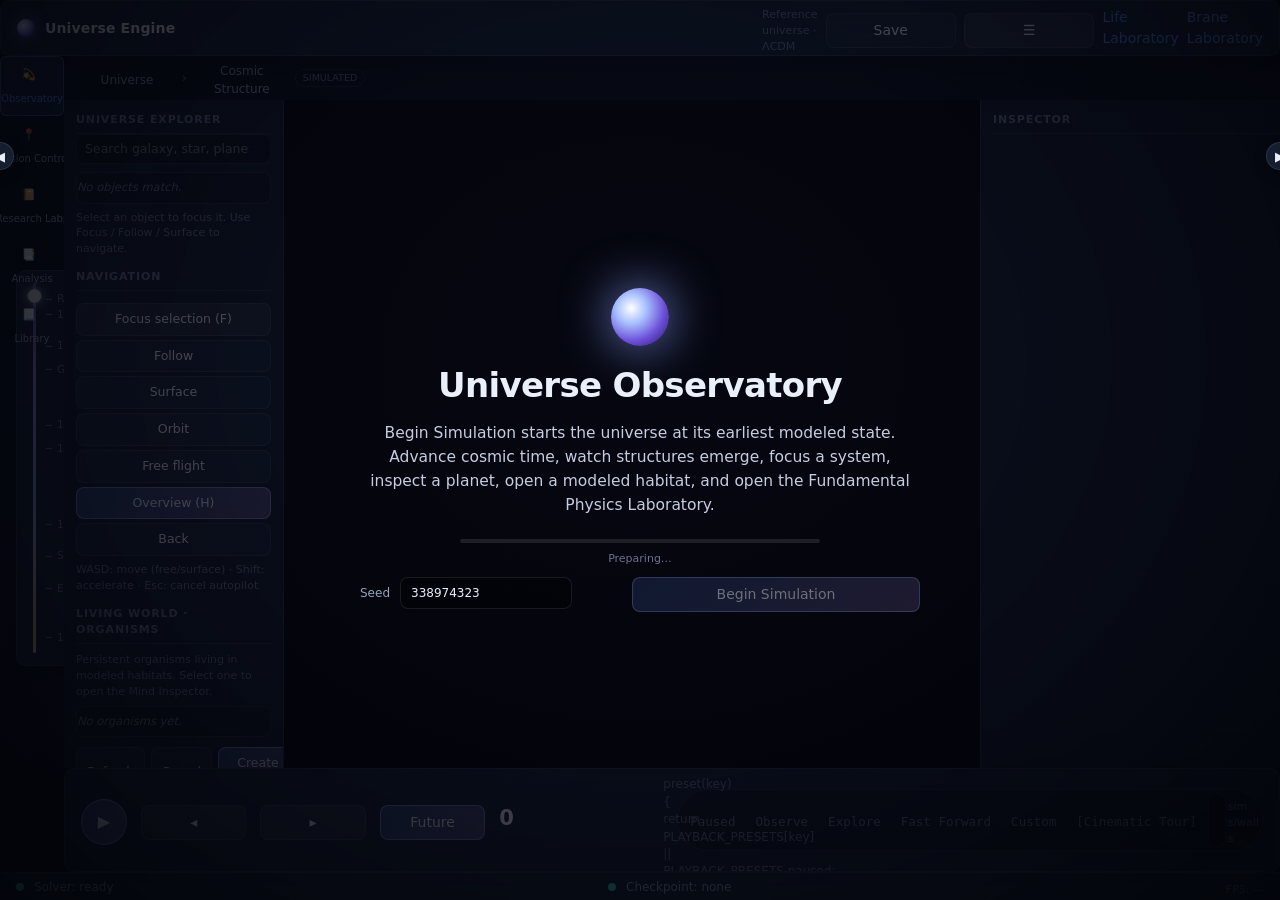
==== commit 80411c7c: "Phase 1: CSS Grid application shell & design system Rebuild the observatory shell as a CSS Grid layo" ====
--- a/src/universe_engine/observatory/static/index.html
+++ b/src/universe_engine/observatory/static/index.html
@@ -6,69 +6,16 @@
 <meta name="color-scheme" content="dark">
 <title>Universe Observatory</title>
 <link rel="stylesheet" href="css/app.css">
-<style>
-  #shell { display: grid; grid-template-columns: 300px 1fr 340px; grid-template-rows: auto 1fr auto; gap: 0; height: 100vh; overflow: hidden; }
-  @media (max-width: 1100px) { #shell { grid-template-columns: 260px 1fr 300px; } }
-  @media (max-width: 820px) { #shell { grid-template-columns: 1fr 1fr; grid-template-rows: auto 1fr auto; } #sidebar-right { grid-column: 1 / -1; } }
-  #top { grid-column: 1 / -1; z-index: 10; }
-  #canvas-wrap { grid-row: 2 / 3; grid-column: 1 / -1; position: relative; min-height: 0; }
-  canvas#gl { position: fixed; inset: 0; width: 100%; height: 100%; display: block; touch-action: none; cursor: grab; background: #000 }
-  canvas#gl.dragging { cursor: grabbing }
-  canvas#gl.pointing { cursor: pointer }
-  #sidebar-left { grid-row: 2 / 3; overflow: auto; padding: 10px 12px; font-size: 12.5px; border-right: 1px solid var(--line); background: var(--glass2); }
-  #sidebar-right { grid-row: 2 / 3; overflow: auto; padding: 10px 12px; font-size: 12.5px; border-left: 1px solid var(--line); background: var(--glass2); }
-  .panel { margin-bottom: 12px; }
-  .panel h3 { font-size: 11px; text-transform: uppercase; letter-spacing: 0.08em; color: var(--muted-foreground); margin: 0 0 8px; padding-bottom: 4px; border-bottom: 1px solid var(--line); }
-  .card { background: rgba(20,24,38,.45); border: 1px solid var(--line); border-radius: var(--r); padding: 8px 10px; margin-bottom: 8px; }
-  label { display: block; margin: 5px 0 2px; color: var(--muted-foreground); font-size: 11.5px; }
-  input, select { width: 100%; box-sizing: border-box; padding: 5px 8px; border-radius: 8px; border: 1px solid var(--line); background: rgba(0,0,0,.35); color: var(--ink); }
-  button { width: 100%; box-sizing: border-box; padding: 6px 10px; border-radius: 8px; border: 1px solid var(--line); background: rgba(255,255,255,.07); color: var(--ink); cursor: pointer; font: inherit; margin-top: 4px; }
-  button:hover { background: rgba(255,255,255,.13); }
-  button.accent { background: linear-gradient(135deg,rgba(143,176,255,.32),rgba(185,155,255,.32)); border-color: rgba(160,180,255,.55); }
-  button.secondary { background: var(--glass); border-color: var(--line); }
-  button:disabled { opacity: 0.45; cursor: not-allowed; }
-  .row { display: flex; gap: 6px; margin-top: 6px; }
-  .row > * { flex: 1; width: auto; }
-  .obj { display: flex; align-items: center; gap: 6px; padding: 4px 6px; border-radius: 6px; cursor: pointer; margin: 2px 0; font-size: 12.5px; border: 1px solid transparent; }
-  .obj:hover { background: rgba(255,255,255,.06); border-color: var(--line); }
-  .obj.selected { background: rgba(143,176,255,.2); border-color: var(--acc); }
-  .obj .dot { width: 8px; height: 8px; border-radius: 50%; background: var(--mut); flex: 0 0 8px; }
-  .obj.kind-planet .dot { background: #58a6ff; }
-  .obj.kind-star .dot { background: #ffd9a0; }
-  .obj.kind-galaxy .dot { background: #b99bff; }
-  .obj.kind-universe .dot { background: #fff; }
-  .obj.kind-halo .dot { background: #9aa4bd; }
-  .obj-name { flex: 1; font-weight: 600; white-space: nowrap; overflow: hidden; text-overflow: ellipsis; }
-  .obj-sub { font-size: 10.5px; color: var(--muted-foreground); white-space: nowrap; overflow: hidden; text-overflow: ellipsis; }
-  .obj-actions { display: flex; gap: 4px; }
-  .obj-actions button { width: auto; padding: 2px 6px; font-size: 10.5px; margin: 0; }
-  .search { width: 100%; box-sizing: border-box; padding: 5px 8px; border-radius: 8px; border: 1px solid var(--line); background: rgba(0,0,0,.35); color: var(--ink); margin-bottom: 8px; }
-  .empty { color: var(--muted-foreground); font-size: 11.5px; font-style: italic; padding: 6px 0; }
-  dl { display: grid; grid-template-columns: auto 1fr; gap: 2px 10px; margin: 4px 0 0; font-size: 12.5px; }
-  dt { color: var(--muted-foreground); }
-  dd { margin: 0; font-variant-numeric: tabular-nums; text-align: right; }
-  .badge { display: inline-block; padding: 1px 6px; border-radius: 9px; font-size: 9.5px; margin-right: 4px; border: 1px solid var(--line); color: var(--mut); }
-  .badge.simulated { border-color: var(--success); color: var(--success); }
-  .badge.speculative { border-color: var(--destructive); color: var(--destructive); }
-  .link { color: var(--acc); cursor: pointer; text-decoration: underline; font-size: 11.5px; }
-  .link:hover { color: #8fb0ff; }
-  .fine { color: var(--mut); font-size: 11px; line-height: 1.45; margin-top: 6px; }
-  .notice { color: var(--warm); font-size: 11px; margin-top: 6px; text-align: center; background: rgba(255,191,128,.1); border: 1px solid rgba(255,191,128,.4); border-radius: 10px; padding: 5px 8px; }
-  .loader-steps { display: flex; flex-direction: column; gap: 4px; font-size: 11px; color: var(--muted-foreground); }
-  .loader-step { display: flex; align-items: center; gap: 6px; opacity: 0.5; }
-  .loader-step.done { opacity: 1; color: var(--ink); }
-  .loader-step.done .loader-dot { background: var(--success); box-shadow: 0 0 0 2px rgba(34,197,94,.2); }
-  .loader-dot { width: 8px; height: 8px; border-radius: 50%; background: var(--mut); flex: 0 0 8px; border: 1px solid var(--line); }
-  #explore-list { max-height: 420px; overflow: auto; border: 1px solid var(--line); border-radius: 8px; background: rgba(0,0,0,.25); }
-</style>
 </head>
 <body>
 <div id="shell">
+
+  <!-- Top application bar — 56px, full width -->
   <header id="top" class="glass">
-    <div class="brand"><span class="logo" aria-hidden="true"></span><span>Universe Observatory</span></div>
+    <div class="brand"><span class="logo" aria-hidden="true"></span><span>Universe Engine</span></div>
     <nav id="crumbs" aria-label="Where you are"></nav>
     <div class="spacer"></div>
-    <div id="top-right" style="display:flex;align-items:center;gap:8px">
+    <div class="top-right">
       <span id="top-universe" class="fine">Reference universe &middot; <span id="top-model">&Lambda;CDM</span></span>
       <button id="btn-save" class="pill secondary" title="Save state">Save</button>
       <button id="btn-settings" class="pill icon" title="Settings" aria-label="Settings">&#9776;</button>
@@ -77,94 +24,170 @@
     </div>
   </header>
 
-  <div id="canvas-wrap">
-    <canvas id="gl" aria-label="Universe view"></canvas>
-    <div id="labels" aria-hidden="true"></div>
-    <div id="tip" class="tip" hidden><b id="tip-name"></b><span id="tip-sub"></span></div>
-  </div>
-
-  <aside id="sidebar-left">
-    <div class="panel">
-      <h3>Universe Explorer</h3>
-      <input id="obj-search" type="search" class="search" placeholder="Search galaxy, star, planet&hellip;">
-      <div id="explore-list"></div>
-      <div class="fine" id="explore-hint">Select an object to focus it. Use Focus / Follow / Surface to navigate.</div>
-    </div>
-    <div class="panel">
-      <h3>Navigation</h3>
-      <button id="btn-focus" class="pill">Focus selection (F)</button>
-      <button id="btn-follow" class="pill secondary">Follow</button>
-      <button id="btn-surface" class="pill secondary">Surface</button>
-      <button id="btn-orbit" class="pill secondary">Orbit</button>
-      <button id="btn-free" class="pill secondary">Free flight</button>
-      <button id="btn-home" class="pill accent">Overview (H)</button>
-      <button id="btn-back" class="pill secondary">Back</button>
-      <div class="fine">WASD: move (free/surface) &middot; Shift: accelerate &middot; Esc: cancel autopilot</div>
-    </div>
-  </aside>
-
-  <aside id="sidebar-right">
-    <div class="panel" id="inspector-panel">
-      <h3 id="insp-kind">Inspector</h3>
-      <div id="insp-name"></div>
-      <dl id="insp-rows"></dl>
-      <p id="insp-text" class="fine"></p>
-    </div>
-    <div class="panel" id="habitat-panel" style="display:none">
-      <h3>Habitat / Environment</h3>
-      <dl id="hab-rows"></dl>
-      <div id="hab-actions" style="margin-top:8px"></div>
-      <p id="hab-text" class="fine"></p>
-    </div>
-  </aside>
+  <!-- Navigation rail — 64px, always visible -->
+  <nav id="nav-rail" aria-label="Workspaces">
+    <a class="nav-item on" href="/" title="Observatory"><span class="nav-glyph" aria-hidden="true">&#128171;</span><span class="nav-label">Observatory</span></a>
+    <a class="nav-item" href="/research-lab" title="Mission Control"><span class="nav-glyph" aria-hidden="true">&#128205;</span><span class="nav-label">Mission Control</span></a>
+    <a class="nav-item" href="/research-lab" title="Research Labs"><span class="nav-glyph" aria-hidden="true">&#128212;</span><span class="nav-label">Research Labs</span></a>
+    <a class="nav-item placeholder" href="#" title="Analysis — not yet implemented"><span class="nav-glyph" aria-hidden="true">&#128209;</span><span class="nav-label">Analysis</span></a>
+    <a class="nav-item placeholder" href="#" title="Universe Library — not yet implemented"><span class="nav-glyph" aria-hidden="true">&#128195;</span><span class="nav-label">Library</span></a>
+  </nav>
+
+  <!-- Main content area — breadcrumb + viewport + timeline -->
+  <div id="main">
+
+    <!-- Breadcrumb / scale ribbon — 44px -->
+    <div id="breadcrumb" aria-label="Location and scale">
+      <div class="bread-crumb">
+        <button id="crumb-universe">Universe</button><span class="sep">›</span>
+        <button id="crumb-scale">Cosmic Structure</button>
+        <span class="bread-prov chip" id="breadcrumb-provenance">SIMULATED</span>
+      </div>
+    </div>
+
+    <!-- Viewport area — explorer | canvas | inspector -->
+    <div id="viewport-area">
+
+      <!-- Explorer sidebar — 272px, collapsible -->
+      <aside id="sidebar-left">
+        <div class="panel">
+          <h3 style="margin:0">Universe Explorer</h3>
+          <input id="obj-search" type="search" class="search" placeholder="Search galaxy, star, planet&hellip;">
+          <div id="explore-list"></div>
+          <div class="fine" id="explore-hint">Select an object to focus it. Use Focus / Follow / Surface to navigate.</div>
+        </div>
+        <div class="panel">
+          <h3>Navigation</h3>
+          <button id="btn-focus" class="pill">Focus selection (F)</button>
+          <button id="btn-follow" class="pill secondary">Follow</button>
+          <button id="btn-surface" class="pill secondary">Surface</button>
+          <button id="btn-orbit" class="pill secondary">Orbit</button>
+          <button id="btn-free" class="pill secondary">Free flight</button>
+          <button id="btn-home" class="pill accent">Overview (H)</button>
+          <button id="btn-back" class="pill secondary">Back</button>
+          <div class="fine">WASD: move (free/surface) &middot; Shift: accelerate &middot; Esc: cancel autopilot</div>
+        </div>
+        <div class="panel">
+          <h3>Living World &middot; Organisms</h3>
+          <div class="fine" style="margin-bottom:6px">Persistent organisms living in modeled habitats. Select one to open the Mind Inspector.</div>
+          <div id="org-list" style="max-height:260px;overflow:auto;border:1px solid var(--line);border-radius:8px;background:rgba(0,0,0,.25);margin-bottom:6px"></div>
+          <div class="row">
+            <button id="btn-org-refresh" class="pill secondary">Refresh</button>
+            <button id="btn-org-saves" class="pill secondary">Saved</button>
+            <button id="btn-org-create" class="pill accent">Create organism</button>
+          </div>
+          <div id="org-save-list" style="display:none;margin-top:6px;font-size:11px"></div>
+          <div class="fine" id="org-hint" style="margin-top:4px">Create an organism from the API or select a saved one.</div>
+        </div>
+      </aside>
+
+      <!-- Center viewport — existing live WebGL renderer -->
+      <div id="canvas-wrap">
+        <canvas id="gl" aria-label="Universe view"></canvas>
+        <div id="labels" aria-hidden="true"></div>
+        <div id="tip" class="tip" hidden><b id="tip-name"></b><span id="tip-sub"></span></div>
+      </div>
+
+      <!-- Inspector sidebar — 360px, resizable 320-480 -->
+      <aside id="sidebar-right">
+        <div class="panel" id="inspector-panel">
+          <h3 id="insp-kind" style="margin:0">Inspector</h3>
+          <div id="insp-name"></div>
+          <dl id="insp-rows"></dl>
+          <p id="insp-text" class="fine"></p>
+        </div>
+        <div class="panel" id="habitat-panel" style="display:none">
+          <h3>Habitat / Environment</h3>
+          <dl id="hab-rows"></dl>
+          <div id="hab-actions" style="margin-top:8px"></div>
+          <p id="hab-text" class="fine"></p>
+        </div>
+        <div class="panel" id="mind-inspector-panel" style="display:none">
+          <h3>Mind Inspector <span id="mind-oid" class="badge"></span></h3>
+          <div id="mind-status" class="fine"></div>
+          <dl id="mind-rows"></dl>
+          <div id="mind-memory" style="margin-top:8px"></div>
+          <div id="mind-actions" style="margin-top:8px"></div>
+          <div id="mind-controls" style="margin-top:8px"></div>
+          <p id="mind-text" class="fine"></p>
+        </div>
+      </aside>
+
+    </div>
+
+    <!-- Timeline dock — 104px, own fixed region -->
+    <footer id="dock" class="glass" aria-label="Playback timeline">
+      <button id="btn-play" class="play" title="Play / pause (Space)" aria-label="Play">&#9654;</button>
+      <button id="btn-step-back" class="pill" title="Step backward (,)" aria-label="Step backward">&#9666;</button>
+      <button id="btn-step-fwd" class="pill" title="Step forward (.)" aria-label="Step forward">&#9656;</button>
+      <button id="btn-future" class="pill accent" title="Jump to far future (J)">Future</button>
+      <div class="clock">
+        <div id="t-main">0</div>
+        <div class="sub"><span id="t-epoch"></span></div>
+      </div>
+      <div class="tl">
+        <div class="ticks" id="tl-ticks"></div>
+        <input id="tl" type="range" min="0" max="1000" value="0" step="1" aria-label="Cosmic time">
+        <div id="tl-rate" class="fine" style="text-align:center;margin-top:4px">Rate: paused · paused</div>
+        <div class="stats"><span>Temperature <b id="t-temp"></b></span><span>Redshift <b id="t-z"></b></span><span>Region (comoving) <b id="t-size"></b></span></div>
+      </div>
+      <div id="horizon-notice" class="fine notice" hidden>Reached current model horizon — extend to continue</div>
+      <div class="seg small" id="speed"></div>
+    </footer>
+
+  </div>
+
+  <!-- Status bar — 28px, bottom full width -->
+  <div id="status-bar" aria-label="Simulation status">
+    <div class="status-solvers"><span class="status-dot ok" aria-hidden="true"></span><span id="status-solvers">Solver: ready</span></div>
+    <div class="status-checkpoint"><span class="status-dot ok" aria-hidden="true"></span><span id="status-checkpoint">Checkpoint: none</span></div>
+    <div class="fine" id="status-fps">FPS: —</div>
+  </div>
+
+  <!-- Collapse toggles (always accessible, outside the collapsible sidebars) -->
+  <button id="btn-toggle-explorer" class="toggle-collapse" title="Collapse explorer" aria-label="Collapse explorer">&#9664;</button>
+  <button id="btn-toggle-inspector" class="toggle-collapse" title="Collapse inspector" aria-label="Collapse inspector">&#9654;</button>
+
 </div>
 
 <div id="ruler" class="glass" aria-label="Scale"><div class="track"><div class="fill"></div><div id="ruler-mark"><span id="ruler-val"></span></div></div><ul id="ruler-ticks"></ul></div>
-
-<footer id="dock" class="glass">
-  <button id="btn-play" class="play" title="Play / pause (Space)" aria-label="Play">&#9654;</button>
-    <button id="btn-step-back" class="pill" title="Step backward (,)" aria-label="Step backward">&#9666;</button>
-    <button id="btn-step-fwd" class="pill" title="Step forward (.)" aria-label="Step forward">&#9656;</button>
-    <button id="btn-future" class="pill accent" title="Jump to far future (J)">Future</button>
-  <div class="clock">
-    <div id="t-main">0</div>
-    <div class="sub"><span id="t-epoch"></span></div>
-  </div>
-  <div class="tl">
-    <div class="ticks" id="tl-ticks"></div>
-    <input id="tl" type="range" min="0" max="1000" value="0" step="1" aria-label="Cosmic time">
-    <div id="tl-rate" class="fine" style="text-align:center;margin-top:4px">Rate: paused · paused</div>
-    <div class="stats"><span>Temperature <b id="t-temp"></b></span><span>Redshift <b id="t-z"></b></span><span>Region (comoving) <b id="t-size"></b></span></div>
-  </div>
-  <div id="horizon-notice" class="fine notice" hidden>Reached current model horizon — extend to continue</div>
-  <div class="seg small" id="speed"></div>
-</footer>
-<div id="epoch-card" class="glass"><b id="ep-name"></b><p id="ep-text"></p></div>
-<div id="hint">Scroll to fly into whatever you point at &middot; drag to orbit &middot; click a label to travel &middot; Backspace zooms out</div>
 
 <div id="intro">
   <div class="intro-card">
     <div class="logo big" aria-hidden="true"></div>
     <h1>Universe Observatory</h1>
-    <p class="lead">Start a reference universe, control cosmic time, focus a system, inspect a planet, open a modeled habitat, and open the Fundamental Physics Laboratory. You can skip the guide at any time.</p>
+    <p class="lead">Begin Simulation starts the universe at its earliest modeled state. Advance cosmic time, watch structures emerge, focus a system, inspect a planet, open a modeled habitat, and open the Fundamental Physics Laboratory.</p>
     <div class="progress"><div id="prog-bar"></div></div>
     <div id="prog-label" class="fine">Preparing&hellip;</div>
-    <div id="loader-steps" class="loader-steps" style="display:none;margin-top:8px">
-      <div class="loader-step" id="step-server"><span class="loader-dot"></span><span>Server reachable</span></div>
-      <div class="loader-step" id="step-universe"><span class="loader-dot"></span><span>Universe created</span></div>
-      <div class="loader-step" id="step-state"><span class="loader-dot"></span><span>First state received</span></div>
-      <div class="loader-step" id="step-renderer"><span class="loader-dot"></span><span>Renderer initialized</span></div>
-    </div>
-    <div class="row center" id="loader-actions" style="display:none;margin-top:8px">
-      <button id="btn-loader-retry" class="pill secondary">Retry</button>
-      <button id="btn-loader-copy" class="pill secondary">Copy diagnostics</button>
-      <button id="btn-loader-continue" class="pill big">Continue without guide</button>
-    </div>
-    <div class="row center" style="margin-top:6px">
-      <button id="btn-begin" class="pill accent big" disabled>Begin the Big Bang</button>
-      <button id="btn-skip" class="pill big" disabled>Skip to today</button>
+    <div class="row center">
+      <div style="display:inline-flex;align-items:center;gap:10px">
+        <label style="margin:0;font-size:12px;color:var(--text-secondary);white-space:nowrap">Seed</label>
+        <input id="seed" type="number" value="42" style="width:auto;min-width:120px;padding:6px 10px;font-size:12px">
+      </div>
+      <button id="btn-begin" class="pill accent big" disabled>Begin Simulation</button>
     </div>
     <p id="intro-err" class="err" hidden></p>
+  </div>
+</div>
+
+<!-- Staged loader overlay (Bug H fix) -->
+<div id="loader-overlay" class="glass intro-card" hidden>
+  <div class="logo big" aria-hidden="true"></div>
+  <h1>Universe Observatory</h1>
+  <p class="lead">Loading the observatory…</p>
+  <div id="loader-steps">
+    <div class="step" id="loader-step-1"><span class="n">1</span><span class="t">Server reachable</span></div>
+    <div class="step" id="loader-step-2"><span class="n">2</span><span class="t">WebGL2 context</span></div>
+    <div class="step" id="loader-step-3"><span class="n">3</span><span class="t">World generated</span></div>
+    <div class="step" id="loader-step-4"><span class="n">4</span><span class="t">UI bound</span></div>
+    <div class="step" id="loader-step-5"><span class="n">5</span><span class="t">Ready</span></div>
+  </div>
+  <div id="loader-prog-label" class="fine">Starting…</div>
+  <div id="loader-fail" class="err" hidden></div>
+  <div class="row center" id="loader-actions" hidden>
+    <button id="btn-loader-retry" class="pill big">Retry</button>
+    <button id="btn-loader-copy" class="pill big">Copy error</button>
+    <button id="btn-loader-continue" class="pill accent big">Continue without guide</button>
   </div>
 </div>
 
@@ -181,6 +204,13 @@
 <script src="js/catalog.js"></script>
 <script src="js/app.js"></script>
 <script src="js/ui.js"></script>
+<script src="js/mind-inspector.js"></script>
 <script src="js/main.js"></script>
+<script>
+  // Honest placeholders: workspaces without a real route do not navigate.
+  document.querySelectorAll("#nav-rail .placeholder").forEach((b) => {
+    b.addEventListener("click", (e) => { e.preventDefault(); });
+  });
+</script>
 </body>
 </html>
--- a/src/universe_engine/observatory/static/css/app.css
+++ b/src/universe_engine/observatory/static/css/app.css
@@ -1,43 +1,206 @@
+/* ============================================================================
+   Universe Engine 2.0 — Phase 1: Application Shell & Design System
+   Design tokens + CSS Grid shell layout.
+   All pre-existing component classes and DOM IDs are preserved so the
+   existing JS bindings (app.js, ui.js, main.js, mind-inspector.js) keep working.
+   ============================================================================ */
+
+/* ---- design tokens --------------------------------------------------------- */
 :root{
-  --bg:#03040a; --ink:#e9edf7; --mut:#9aa4bd; --faint:#6a7390; --line:rgba(255,255,255,.09);
-  --glass:rgba(11,13,22,.58); --glass2:rgba(20,24,38,.72);
-  --acc:#8fb0ff; --acc2:#b99bff; --warm:#ffbf80; --err:#ff8a8a;
-  --r:14px; --pad:16px;
+  /* Brand / scientific colors (spec) */
+  --accent: #578DFF;
+  --accent-hover: #6ea3ff;
+  --simulated: #42D8C9;
+  --analytic: #BD9CFF;
+  --reconstructed: #F0B65A;
+  --illustrative: #8E9BAE;
+  --error: #F47878;
+
+  /* Background / panels */
+  --bg: #080D16;
+  --panel: #111B2A;
+  --panel-elevated: #1B293D;
+  --surface: #162135;
+
+  /* Text */
+  --text-primary: #EAF0FA;
+  --text-secondary: #91A4BD;
+  --text-muted: #6a7390;
+
+  /* Borders / lines */
+  --line: rgba(255,255,255,.09);
+  --line-strong: rgba(255,255,255,.18);
+
+  /* Sizing / motion */
+  --r: 10px;
+  --r-sm: 6px;
+  --pad: 16px;
+  --pad-sm: 8px;
+  --top-bar: 56px;
+  --nav-rail: 64px;
+  --explorer: 272px;
+  --inspector: 360px;
+  --breadcrumb: 44px;
+  --timeline: 104px;
+  --status-bar: 28px;
+
   --font: Inter, ui-sans-serif, system-ui, -apple-system, "Segoe UI", Roboto, "Helvetica Neue", Arial, sans-serif;
   --mono: ui-monospace, "SF Mono", Menlo, Consolas, monospace;
-}
-*{box-sizing:border-box}
-html,body{margin:0;height:100%;background:var(--bg);color:var(--ink);font:14px/1.45 var(--font);overflow:hidden;-webkit-font-smoothing:antialiased}
-canvas#gl{position:fixed;inset:0;width:100%;height:100%;display:block;touch-action:none;cursor:grab;background:#000}
+
+  /* legacy aliases kept for existing component CSS */
+  --bg:#080D16; --ink:#EAF0FA; --mut:#91A4BD; --faint:#6a7390; --line:rgba(255,255,255,.09);
+  --glass:rgba(27,41,61,.72); --glass2:rgba(20,24,38,.72);
+  --acc:#578DFF; --acc2:#BD9CFF; --warm:#F0B65A; --err:#F47878;
+  --r:10px; --pad:16px;
+}
+
+*, *::before, *::after{box-sizing:border-box}
+html,body{margin:0;height:100%;background:var(--bg);color:var(--ink);font:14px/1.5 var(--font);overflow:hidden;-webkit-font-smoothing:antialiased}
+button,input,select,textarea{font:inherit;color:inherit}
+[hidden]{display:none!important}
+a{color:var(--acc);text-decoration:none}
+a:hover{text-decoration:underline}
+
+/* ============================================================================
+   Application shell — CSS Grid
+   1920x1080 default:
+     top bar 56px | nav rail 64px | explorer 272px | viewport flex | inspector 360px
+     breadcrumb 44px | timeline 104px | status bar 28px
+   ============================================================================ */
+#shell{
+  display:grid;
+  grid-template-rows: var(--top-bar) 1fr var(--status-bar);
+  grid-template-columns: var(--nav-rail) 1fr;
+  gap:0;
+  height:100vh;
+  overflow:hidden;
+}
+
+/* Top bar — full width, first row */
+#top{
+  grid-row:1 / 2;
+  grid-column:1 / -1;
+  position:sticky; top:0; z-index:20;
+}
+
+/* Nav rail — always visible, below top bar, left column */
+#nav-rail{
+  grid-row:2 / 3;
+  grid-column:1 / 2;
+  position:sticky; top:var(--top-bar); z-index:20;
+  overflow-y:auto;
+}
+
+/* Main content area — right of nav rail, below top bar */
+#main{
+  grid-row:2 / 3;
+  grid-column:2 / -1;
+  display:grid;
+  grid-template-rows: var(--breadcrumb) 1fr var(--timeline);
+  grid-template-columns:1fr;
+  gap:0;
+  min-height:0;
+  position:relative;
+}
+
+/* Breadcrumb / scale ribbon — its own fixed region */
+#breadcrumb{
+  grid-row:1 / 2;
+  grid-column:1 / -1;
+  position:sticky; top:0; z-index:15;
+  overflow:hidden;
+}
+
+/* Viewport area — explorer | canvas | inspector */
+#viewport-area{
+  grid-row:2 / 3;
+  grid-column:1 / -1;
+  display:grid;
+  grid-template-columns: var(--explorer) 1fr var(--inspector);
+  grid-template-rows:1fr;
+  gap:0;
+  min-height:0;
+  overflow:hidden;
+  position:relative;
+}
+
+/* Center viewport — existing live WebGL canvas, flexible */
+#canvas-wrap{
+  grid-row:1 / 2;
+  grid-column:2 / 3;
+  position:relative; min-height:0; overflow:hidden; background:#000;
+  display:flex; align-items:center; justify-content:center;
+}
+
+/* Explorer sidebar — left, 272px, collapsible */
+#sidebar-left{
+  grid-row:1 / 2;
+  grid-column:1 / 2;
+  overflow:auto; min-height:0;
+  position:relative; z-index:10;
+}
+
+/* Inspector sidebar — right, 360px (resizable 320-480 via JS), collapsible */
+#sidebar-right{
+  grid-row:1 / 2;
+  grid-column:3 / 4;
+  overflow:auto; min-height:0;
+  position:relative; z-index:10;
+}
+
+/* Timeline dock — own fixed region, 104px */
+#dock{
+  grid-row:3 / 4;
+  grid-column:1 / -1;
+  position:sticky; bottom:0; z-index:15;
+  overflow:hidden;
+}
+
+/* Status bar — bottom, full width, 28px */
+#status-bar{
+  grid-row:3 / 4;
+  grid-column:1 / -1;
+  position:sticky; bottom:0; z-index:20;
+  overflow:hidden;
+}
+
+/* canvas fills the viewport; never covers docked UI */
+canvas#gl{
+  position:absolute; inset:0; width:100%; height:100%; display:block;
+  touch-action:none; cursor:grab; background:#000; z-index:1;
+  max-width:100%; max-height:100%;
+}
 canvas#gl.dragging{cursor:grabbing}
 canvas#gl.pointing{cursor:pointer}
-button,input,select{font:inherit;color:inherit}
-[hidden]{display:none!important}
-
-/* ---- canvas wrap ---- */
-#canvas-wrap{grid-row: 2 / 3; grid-column: 1 / -1; position: relative; min-height: 0;}
-canvas#gl{position:fixed;inset:0;width:100%;height:100%;display:block;touch-action:none;cursor:grab;background:#000;z-index:1}
-canvas#gl.dragging{cursor:grabbing}
-canvas#gl.pointing{cursor:pointer}
-
-/* ---- sidebars ---- */
-#sidebar-left{grid-row: 2 / 3; overflow: auto; padding: 10px 12px; font-size: 12.5px; border-right: 1px solid var(--line); background: var(--glass2); position: relative; z-index: 10;}
-#sidebar-right{grid-row: 2 / 3; overflow: auto; padding: 10px 12px; font-size: 12.5px; border-left: 1px solid var(--line); background: var(--glass2); position: relative; z-index: 10;}
-
-/* ---- dock ---- */
-#dock{grid-column: 1 / -1; grid-row: 3 / 4; position: sticky; bottom: 0; z-index: 10; width: 100%; display: flex; align-items: center; gap: 14px; padding: 12px 16px;}
-
+
+/* collapsed sidebars */
+#sidebar-left.collapsed{width:0; min-width:0; padding:0; border:none; overflow:hidden;}
+#sidebar-right.collapsed{width:0; min-width:0; padding:0; border:none; overflow:hidden;}
+
+/* Collapse toggles — always accessible, sit at the edges of the viewport */
+.toggle-collapse{
+  position:fixed; top:calc(var(--top-bar) + var(--breadcrumb) + var(--timeline) / 2 - 14px);
+  width:28px;height:28px;border-radius:50%;border:1px solid var(--line);background:var(--glass);
+  color:var(--ink);cursor:pointer;z-index:25;display:flex;align-items:center;justify-content:center;
+  font-size:13px;line-height:1;backdrop-filter:blur(6px);box-shadow:0 4px 12px rgba(0,0,0,.35);
+}
+.toggle-collapse:hover{background:var(--panel-elevated);border-color:var(--acc)}
+#btn-toggle-explorer{left:0;transform:translateX(-50%);}
+#btn-toggle-inspector{right:0;transform:translateX(50%);}
+
+/* hide toggles when their sidebar is expanded (optional: keep visible per spec, always accessible) */
+body.nohud > :not(canvas){display:none!important}
+
+/* ============================================================================
+   Components / primitives (preserved from existing app.css)
+   ============================================================================ */
 .glass{background:var(--glass);backdrop-filter:blur(16px) saturate(1.3);-webkit-backdrop-filter:blur(16px) saturate(1.3);border:1px solid var(--line);border-radius:var(--r);box-shadow:0 10px 40px rgba(0,0,0,.35)}
 .fine{color:var(--mut);font-size:12px;line-height:1.5;margin:8px 0 0}
 .err{color:var(--err)}
 .spacer{flex:1}
 
-/* ---- shell layout (observatory) ---- */
-#shell { display: grid; grid-template-columns: 300px 1fr 340px; grid-template-rows: auto 1fr auto; gap: 0; height: 100vh; overflow: hidden; }
-@media (max-width: 1100px) { #shell { grid-template-columns: 260px 1fr 300px; } }
-@media (max-width: 820px) { #shell { grid-template-columns: 1fr 1fr; grid-template-rows: auto 1fr auto; } #sidebar-right { grid-column: 1 / -1; } }
-/* ---- top bar ---- */
-#top{grid-column: 1 / -1; position: sticky; top: 0; z-index: 10;}
+/* top bar */
+#top{display:flex;align-items:center;justify-content:space-between;height:var(--top-bar);padding:0 var(--pad);gap:12px}
 .brand{display:flex;align-items:center;gap:10px;font-weight:600;letter-spacing:.01em;white-space:nowrap}
 .logo{width:18px;height:18px;border-radius:50%;background:radial-gradient(circle at 35% 35%,#fff 0,#a9c1ff 28%,#6c4fd8 62%,#1a1650 100%);box-shadow:0 0 14px rgba(140,160,255,.7)}
 .logo.big{width:58px;height:58px;margin:0 auto 14px;box-shadow:0 0 50px rgba(140,160,255,.8)}
@@ -46,52 +209,75 @@
 #crumbs button:hover{background:rgba(255,255,255,.07);color:var(--ink)}
 #crumbs button.cur{color:var(--ink);font-weight:600;cursor:default}
 #crumbs i{color:var(--faint);font-style:normal;padding:0 1px}
-.pill{background:rgba(255,255,255,.07);border:1px solid var(--line);border-radius:999px;padding:7px 14px;cursor:pointer;white-space:nowrap;transition:background .15s,transform .1s,border-color .15s}
-.pill:hover{background:rgba(255,255,255,.13)}
-.pill:active{transform:scale(.97)}
-.pill:disabled{opacity:.45;cursor:default}
-.pill.icon{padding:7px 11px}
-.pill.accent{background:linear-gradient(135deg,rgba(143,176,255,.32),rgba(185,155,255,.32));border-color:rgba(160,180,255,.55)}
-.pill.accent:hover{background:linear-gradient(135deg,rgba(143,176,255,.5),rgba(185,155,255,.5))}
-.pill.big{padding:12px 24px;font-size:15px}
-
-/* ---- menu ---- */
-#menu{position:fixed;right:var(--pad);top:74px;width:320px;padding:14px 16px 16px;z-index:6;max-height:calc(100% - 200px);overflow:auto}
-#menu h4{margin:14px 0 6px;font-size:11px;letter-spacing:.12em;text-transform:uppercase;color:var(--faint);font-weight:600}
-#menu h4:first-child{margin-top:0}
-#menu label{display:block;color:var(--mut);font-size:12.5px;margin:8px 0 4px}
-#menu label .hint{color:var(--faint);margin-left:6px}
-#menu label.chk{display:flex;align-items:center;gap:8px;color:var(--ink);margin:6px 0;cursor:pointer}
-.row{display:flex;gap:8px;align-items:center}
-.row.center{justify-content:center;margin-top:18px}
-input[type=number]{flex:1;min-width:0;background:rgba(0,0,0,.35);border:1px solid var(--line);border-radius:10px;padding:7px 10px;outline:none}
-input[type=number]:focus{border-color:var(--acc)}
-input[type=checkbox]{accent-color:var(--acc);width:15px;height:15px}
-.seg{display:flex;background:rgba(0,0,0,.3);border:1px solid var(--line);border-radius:999px;padding:3px;gap:2px}
-.seg button{flex:1;background:none;border:0;border-radius:999px;padding:6px 10px;cursor:pointer;color:var(--mut);white-space:nowrap}
-.seg button.on{background:rgba(143,176,255,.25);color:var(--ink)}
-.seg.small button{padding:5px 9px;font-size:12.5px;font-family:var(--mono)}
-
-/* ---- info card ---- */
-#info{position:fixed;right:var(--pad);top:74px;width:290px;padding:14px 16px;z-index:4;transition:opacity .25s,transform .25s}
-body.cinema #info, #menu:not([hidden]) ~ #info{opacity:0;pointer-events:none;transform:translateY(-6px)}
-.kicker{font-size:11px;letter-spacing:.14em;text-transform:uppercase;color:var(--acc)}
-#info h2{margin:2px 0 8px;font-size:20px;font-weight:600;line-height:1.2}
-dl{margin:0;display:grid;grid-template-columns:auto 1fr;gap:3px 14px;font-size:13px}
-dt{color:var(--mut)} dd{margin:0;text-align:right;font-variant-numeric:tabular-nums}
-
-/* ---- ruler ---- */
-#ruler{position:fixed;left:var(--pad);top:52%;transform:translateY(-50%);height:min(44vh,400px);width:104px;padding:12px 10px;z-index:3;display:flex;gap:10px}
-#ruler .track{position:relative;width:3px;border-radius:3px;background:linear-gradient(to top,#ffd9a8,#9ab6ff 45%,#b99bff 75%,#5a4bb5);opacity:.85;flex:none;margin-left:6px}
-#ruler-mark{position:absolute;left:-5px;width:13px;height:13px;border-radius:50%;background:#fff;box-shadow:0 0 12px #fff,0 0 2px #fff;transform:translateY(50%);transition:bottom .12s linear}
-#ruler-val{position:absolute;left:-6px;top:-22px;white-space:nowrap;font:600 11px var(--mono);color:#fff;display:none}
-#ruler-ticks{list-style:none;margin:0;padding:0;position:relative;flex:1;height:100%;font-size:10.5px;color:var(--faint)}
-#ruler-ticks li{position:absolute;left:0;transform:translateY(50%);white-space:nowrap}
-#ruler-ticks li::before{content:"";display:inline-block;width:6px;height:1px;background:var(--faint);vertical-align:middle;margin-right:5px}
-
-/* ---- dock ---- */
-.play{width:46px;height:46px;border-radius:50%;border:1px solid rgba(160,180,255,.55);background:linear-gradient(135deg,rgba(143,176,255,.35),rgba(185,155,255,.35));cursor:pointer;font-size:16px;flex:none;transition:transform .1s,background .15s}
-.play:hover{background:linear-gradient(135deg,rgba(143,176,255,.55),rgba(185,155,255,.55))}
+.top-right{display:flex;align-items:center;gap:8px}
+
+/* nav rail */
+.nav-item{display:flex;flex-direction:column;align-items:center;gap:6px;width:100%;padding:10px 6px;border-radius:var(--r-sm);cursor:pointer;color:var(--text-secondary);font-size:11px;transition:background .15s,color .15s;border:1px solid transparent}
+.nav-item:hover{background:rgba(255,255,255,.06);color:var(--ink)}
+.nav-item.on{background:rgba(87,141,255,.16);color:var(--acc);border-color:rgba(87,141,255,.45)}
+.nav-item svg,.nav-item .nav-glyph{width:20px;height:20px;flex:none}
+.nav-label{font-size:10px;line-height:1.2;white-space:nowrap}
+
+/* breadcrumb ribbon */
+#breadcrumb{display:flex;align-items:center;height:var(--breadcrumb);padding:0 var(--pad);gap:10px;overflow:hidden}
+.bread-crumb{display:flex;align-items:center;gap:6px;font-size:12px;color:var(--text-secondary);min-width:0}
+.bread-crumb button{background:none;border:0;color:var(--text-secondary);padding:4px 8px;border-radius:var(--r-sm);cursor:pointer;font:inherit;font-size:12px;overflow:hidden;text-overflow:ellipsis;max-width:180px}
+.bread-crumb button:hover{background:rgba(255,255,255,.07);color:var(--ink)}
+.bread-crumb button.cur{color:var(--ink);font-weight:600;cursor:default}
+.bread-crumb .sep{color:var(--faint);padding:0 2px;white-space:nowrap}
+.bread-prov{margin-left:auto;font-size:11px;color:var(--text-muted);white-space:nowrap}
+.bread-prov.chip{display:inline-block;padding:1px 7px;border-radius:9px;border:1px solid var(--line);font-size:9.5px}
+
+/* explorer panel */
+#sidebar-left{background:var(--panel);border-right:1px solid var(--line);font-size:12.5px;padding:12px}
+#sidebar-right{background:var(--panel);border-left:1px solid var(--line);font-size:12.5px;padding:12px}
+.panel{margin-bottom:12px}
+.panel h3{font-size:11px;text-transform:uppercase;letter-spacing:0.08em;color:var(--text-muted);margin:0 0 8px;padding-bottom:4px;border-bottom:1px solid var(--line)}
+.card{background:var(--surface);border:1px solid var(--line);border-radius:var(--r);padding:8px 10px;margin-bottom:8px}
+label{display:block;margin:5px 0 2px;color:var(--text-muted);font-size:11.5px}
+input,select{width:100%;box-sizing:border-box;padding:5px 8px;border-radius:8px;border:1px solid var(--line);background:rgba(0,0,0,.35);color:var(--ink)}
+button{width:100%;box-sizing:border-box;padding:6px 10px;border-radius:8px;border:1px solid var(--line);background:rgba(255,255,255,.07);color:var(--ink);cursor:pointer;font:inherit;margin-top:4px}
+button:hover{background:rgba(255,255,255,.13)}
+button.accent{background:linear-gradient(135deg,rgba(87,141,255,.32),rgba(189,156,255,.32));border-color:rgba(160,180,255,.55)}
+button.accent:hover{background:linear-gradient(135deg,rgba(87,141,255,.5),rgba(189,156,255,.5))}
+button.secondary{background:var(--glass);border-color:var(--line)}
+button:disabled{opacity:0.45;cursor:not-allowed}
+.row{display:flex;gap:6px;margin-top:6px}
+.row > *{flex:1;width:auto}
+.obj{display:flex;align-items:center;gap:6px;padding:4px 6px;border-radius:6px;cursor:pointer;margin:2px 0;font-size:12.5px;border:1px solid transparent}
+.obj:hover{background:rgba(255,255,255,.06);border-color:var(--line)}
+.obj.selected{background:rgba(87,141,255,.2);border-color:var(--acc)}
+.obj .dot{width:8px;height:8px;border-radius:50%;background:var(--mut);flex:0 0 8px}
+.obj.kind-planet .dot{background:#58a6ff}
+.obj.kind-star .dot{background:#ffd9a0}
+.obj.kind-galaxy .dot{background:#b99bff}
+.obj.kind-universe .dot{background:#fff}
+.obj.kind-halo .dot{background:#9aa4bd}
+.obj-name{flex:1;font-weight:600;white-space:nowrap;overflow:hidden;text-overflow:ellipsis}
+.obj-sub{font-size:10.5px;color:var(--text-muted);white-space:nowrap;overflow:hidden;text-overflow:ellipsis}
+.obj-actions{display:flex;gap:4px}
+.obj-actions button{width:auto;padding:2px 6px;font-size:10.5px;margin:0}
+.search{width:100%;box-sizing:border-box;padding:5px 8px;border-radius:8px;border:1px solid var(--line);background:rgba(0,0,0,.35);color:var(--ink);margin-bottom:8px}
+.empty{color:var(--text-muted);font-size:11.5px;font-style:italic;padding:6px 0}
+dl{display:grid;grid-template-columns:auto 1fr;gap:2px 10px;margin:4px 0 0;font-size:12.5px}
+dt{color:var(--text-muted)}
+dd{margin:0;font-variant-numeric:tabular-nums;text-align:right}
+.badge{display:inline-block;padding:1px 6px;border-radius:9px;font-size:9.5px;margin-right:4px;border:1px solid var(--line);color:var(--mut)}
+.badge.simulated{border-color:var(--simulated);color:var(--simulated)}
+.badge.analytic{border-color:var(--analytic);color:var(--analytic)}
+.badge.reconstructed{border-color:var(--reconstructed);color:var(--reconstructed)}
+.badge.illustrative{border-color:var(--illustrative);color:var(--illustrative)}
+.badge.error{border-color:var(--error);color:var(--error)}
+.link{color:var(--acc);cursor:pointer;text-decoration:underline;font-size:11.5px}
+.link:hover{color:var(--acc-hover)}
+.fine{color:var(--text-muted);font-size:11px;line-height:1.45;margin-top:6px}
+.notice{color:var(--warm);font-size:11px;margin-top:6px;text-align:center;background:rgba(240,182,90,.1);border:1px solid rgba(240,182,90,.4);border-radius:10px;padding:5px 8px}
+#explore-list{max-height:420px;overflow:auto;border:1px solid var(--line);border-radius:8px;background:rgba(0,0,0,.25)}
+
+/* dock / timeline */
+#dock{display:flex;align-items:center;gap:14px;padding:12px 16px;background:var(--glass)}
+.play{width:46px;height:46px;border-radius:50%;border:1px solid rgba(160,180,255,.55);background:linear-gradient(135deg,rgba(87,141,255,.35),rgba(189,156,255,.35));cursor:pointer;font-size:16px;flex:none;transition:transform .1s,background .15s}
+.play:hover{background:linear-gradient(135deg,rgba(87,141,255,.55),rgba(189,156,255,.55))}
 .play:active{transform:scale(.94)}
 .clock{min-width:150px}
 #t-main{font:600 21px/1.1 var(--font);letter-spacing:-.01em;font-variant-numeric:tabular-nums;color:#fff}
@@ -106,26 +292,31 @@
 input[type=range]::-moz-range-track{height:4px;border-radius:4px;background:linear-gradient(90deg,#fff,#ffd29c 28%,#6b55d6 38%,#14173a 48%,#4a76ff 70%,#d7c2ff)}
 input[type=range]::-webkit-slider-thumb{-webkit-appearance:none;width:16px;height:16px;border-radius:50%;background:#fff;margin-top:-6px;box-shadow:0 0 12px rgba(255,255,255,.9)}
 input[type=range]::-moz-range-thumb{width:16px;height:16px;border:0;border-radius:50%;background:#fff;box-shadow:0 0 12px rgba(255,255,255,.9)}
-.stats{display:flex;gap:18px;font-size:12px;color:var(--mut);margin-top:3px;white-space:nowrap;overflow:hidden}
+.stats{display:flex;gap:18px;font-size:12px;color:var(--text-muted);margin-top:3px;white-space:nowrap;overflow:hidden}
 .stats b{color:var(--ink);font-weight:600;font-variant-numeric:tabular-nums;margin-left:3px}
-#tl-rate{color:var(--mut);font-size:12px;margin-top:4px;text-align:center}
-.notice{color:var(--warm);font-size:12px;margin-top:6px;text-align:center;background:rgba(255,191,128,.1);border:1px solid rgba(255,191,128,.4);border-radius:10px;padding:6px 10px;display:inline-block}
-#epoch-card{position:fixed;left:50%;transform:translateX(-50%);bottom:116px;width:min(560px,calc(100% - 40px));padding:10px 16px;text-align:center;z-index:4;transition:opacity .4s}
+#tl-rate{color:var(--text-muted);font-size:12px;margin-top:4px;text-align:center}
+.notice{color:var(--warm);font-size:12px;margin-top:6px;text-align:center;background:rgba(240,182,90,.1);border:1px solid rgba(240,182,90,.4);border-radius:10px;padding:6px 10px;display:inline-block}
+#epoch-card{position:fixed;left:50%;transform:translateX(-50%);bottom:calc(var(--status-bar) + 16px);width:min(560px,calc(100% - 40px));padding:10px 16px;text-align:center;z-index:4;transition:opacity .4s}
 #epoch-card b{font-size:15px}
-#epoch-card p{margin:3px 0 0;color:var(--mut);font-size:12.5px}
-#hint{position:fixed;left:50%;transform:translateX(-50%);bottom:4px;font-size:11px;color:var(--faint);z-index:2;white-space:nowrap;pointer-events:none}
-
-/* ---- hover tip & labels ---- */
+#epoch-card p{margin:3px 0 0;color:var(--text-muted);font-size:12.5px}
+#hint{position:fixed;left:50%;transform:translateX(-50%);bottom:calc(var(--status-bar) + 8px);font-size:11px;color:var(--text-muted);z-index:2;white-space:nowrap;pointer-events:none}
+#status-bar{display:flex;align-items:center;justify-content:space-between;height:var(--status-bar);padding:0 var(--pad);font-size:12px;color:var(--text-secondary);background:var(--glass);border-top:1px solid var(--line)}
+.status-solvers,.status-checkpoint{display:flex;align-items:center;gap:10px;font-size:12px;white-space:nowrap}
+.status-dot{width:8px;height:8px;border-radius:50%;background:var(--mut);flex:0 0 8px}
+.status-dot.ok{background:var(--simulated)}
+.status-dot.bad{background:var(--error)}
+
+/* hover tip & labels */
 .tip{position:fixed;z-index:7;pointer-events:none;background:var(--glass2);border:1px solid var(--line);border-radius:10px;padding:6px 10px;display:flex;flex-direction:column;font-size:12.5px;transform:translate(14px,14px);backdrop-filter:blur(10px)}
-.tip span{color:var(--mut);font-size:11.5px}
+.tip span{color:var(--text-muted);font-size:11.5px}
 #labels{position:fixed;inset:0;pointer-events:none;z-index:3;overflow:hidden}
 .lab{position:absolute;transform:translate(10px,-50%);pointer-events:auto;cursor:pointer;font-size:12px;padding:3px 8px 3px 6px;border-radius:999px;background:rgba(8,10,18,.55);border:1px solid var(--line);white-space:nowrap;backdrop-filter:blur(6px);display:flex;gap:6px;align-items:center}
-.lab:hover{background:rgba(143,176,255,.3)}
+.lab:hover{background:rgba(87,141,255,.3)}
 .lab::before{content:"";width:6px;height:6px;border-radius:50%;background:var(--acc)}
 .lab.star::before{background:#ffd9a0}.lab.moon::before{background:#c8c8d0}
 .lab small{color:var(--faint);font-size:10.5px}
 
-/* ---- intro ---- */
+/* intro */
 #intro{position:fixed;inset:0;z-index:20;display:flex;align-items:center;justify-content:center;background:radial-gradient(ellipse at 50% 40%,rgba(10,12,30,.55),rgba(2,3,8,.92));transition:opacity .9s ease;padding:20px}
 #intro.gone{opacity:0;pointer-events:none}
 .intro-card{max-width:560px;text-align:center}
@@ -135,24 +326,66 @@
 #prog-bar{height:100%;width:0;background:linear-gradient(90deg,var(--acc),var(--acc2));transition:width .25s}
 #prog-label{margin-top:8px;min-height:1.4em}
 
-/* ---- staged loader overlay (Bug H fix) ---- */
+/* staged loader overlay */
 #loader-overlay{position:fixed;inset:0;z-index:20;display:flex;align-items:center;justify-content:center;background:radial-gradient(ellipse at 50% 40%,rgba(10,12,30,.55),rgba(2,3,8,.92));transition:opacity .9s ease;padding:20px}
-#loader-overlay .intro-card{max-width:560px;text-align:center}
 #loader-steps{display:flex;flex-wrap:wrap;justify-content:center;gap:10px;margin:14px 0 10px}
 .step{display:flex;align-items:center;gap:7px;background:rgba(255,255,255,.06);border:1px solid var(--line);border-radius:10px;padding:6px 10px;color:var(--mut);font-size:12.5px;min-width:150px}
-.step .n{width:18px;height:18px;border-radius:50%;background:rgba(143,176,255,.2);color:#fff;font-size:11.5px;display:grid;place-items:center;font-weight:700}
-.step.done{color:var(--acc);border-color:rgba(143,176,255,.5)}
-.step.done .n{background:var(--acc);color:#03040a}
+.step .n{width:18px;height:18px;border-radius:50%;background:rgba(87,141,255,.2);color:#fff;font-size:11.5px;display:grid;place-items:center;font-weight:700}
+.step.done{color:var(--acc);border-color:rgba(87,141,255,.5)}
+.step.done .n{background:var(--acc);color:#080D16}
 #loader-prog-label{margin-top:8px;min-height:1.4em}
 #loader-actions{margin-top:14px}
 #loader-actions button{margin:0 6px}
 
+/* rulers */
+#ruler{position:fixed;left:var(--pad);top:52%;transform:translateY(-50%);height:min(44vh,400px);width:104px;padding:12px 10px;z-index:3;display:flex;gap:10px}
+#ruler .track{position:relative;width:3px;border-radius:3px;background:linear-gradient(to top,#ffd9a8,#9ab6ff 45%,#b99bff 75%,#5a4bb5);opacity:.85;flex:none;margin-left:6px}
+#ruler-mark{position:absolute;left:-5px;width:13px;height:13px;border-radius:50%;background:#fff;box-shadow:0 0 12px #fff,0 0 2px #fff;transform:translateY(50%);transition:bottom .12s linear}
+#ruler-val{position:absolute;left:-6px;top:-22px;white-space:nowrap;font:600 11px var(--mono);color:#fff;display:none}
+#ruler-ticks{list-style:none;margin:0;padding:0;position:relative;flex:1;height:100%;font-size:10.5px;color:var(--faint)}
+#ruler-ticks li{position:absolute;left:0;transform:translateY(50%);white-space:nowrap}
+#ruler-ticks li::before{content:"";display:inline-block;width:6px;height:1px;background:var(--faint);vertical-align:middle;margin-right:5px}
+
+/* menu */
+#menu{position:fixed;right:var(--pad);top:calc(var(--top-bar) + 10px);width:320px;padding:14px 16px 16px;z-index:22;max-height:calc(100% - 200px);overflow:auto}
+#menu h4{margin:14px 0 6px;font-size:11px;letter-spacing:.12em;text-transform:uppercase;color:var(--text-muted);font-weight:600}
+#menu h4:first-child{margin-top:0}
+#menu label{display:block;color:var(--text-muted);font-size:12.5px;margin:8px 0 4px}
+#menu label .hint{color:var(--faint);margin-left:6px}
+#menu label.chk{display:flex;align-items:center;gap:8px;color:var(--ink);margin:6px 0;cursor:pointer}
+.seg{display:flex;background:rgba(0,0,0,.3);border:1px solid var(--line);border-radius:999px;padding:3px;gap:2px}
+.seg button{flex:1;background:none;border:0;border-radius:999px;padding:6px 10px;cursor:pointer;color:var(--text-muted);white-space:nowrap}
+.seg button.on{background:rgba(87,141,255,.25);color:var(--ink)}
+.seg.small button{padding:5px 9px;font-size:12.5px;font-family:var(--mono)}
+
+/* info card */
+#info{position:fixed;right:var(--pad);top:74px;width:290px;padding:14px 16px;z-index:4;transition:opacity .25s,transform .25s}
+.kicker{font-size:11px;letter-spacing:.14em;text-transform:uppercase;color:var(--acc)}
+#info h2{margin:2px 0 8px;font-size:20px;font-weight:600;line-height:1.2}
+
+/* responsive */
+@media (max-width:1599px) and (min-width:1280px){
+  #shell{grid-template-columns: var(--nav-rail) 1fr;}
+  #viewport-area{grid-template-columns: 220px 1fr 300px;}
+}
+@media (max-width:1279px) and (min-width:1024px){
+  #shell{grid-template-columns: var(--nav-rail) 1fr;}
+  #viewport-area{grid-template-columns: 200px 1fr 280px;}
+  #sidebar-left{padding:8px;}
+  #sidebar-right{padding:8px;}
+}
+@media (max-width:1023px){
+  #shell{grid-template-columns: var(--nav-rail) 1fr;}
+  #viewport-area{grid-template-columns: 0 1fr 0;}
+  #sidebar-left{visibility:hidden;pointer-events:none;width:0;min-width:0;padding:0;border:none;}
+  #sidebar-right{visibility:hidden;pointer-events:none;width:0;min-width:0;padding:0;border:none;}
+}
 @media (max-width:820px){
-  #ruler{display:none} #hint{display:none} .stats span:nth-child(3){display:none}
+  #ruler{display:none} #hint{display:none}
   #dock{gap:8px;padding:10px 12px} .clock{min-width:96px} #t-main{font-size:17px} #speed{display:none}
-  #info{top:auto;bottom:178px;right:var(--pad);left:var(--pad);width:auto} #epoch-card{display:none}
-  #crumbs button{max-width:90px} .brand span:last-child{display:none}
+  #crumbs button{max-width:90px}
 }
 @media (prefers-reduced-motion:reduce){*{transition:none!important}}
 
-body.nohud > :not(canvas){display:none!important}
+/* ensure inspector resizable bounds */
+#sidebar-right{min-width:320px;max-width:480px}
